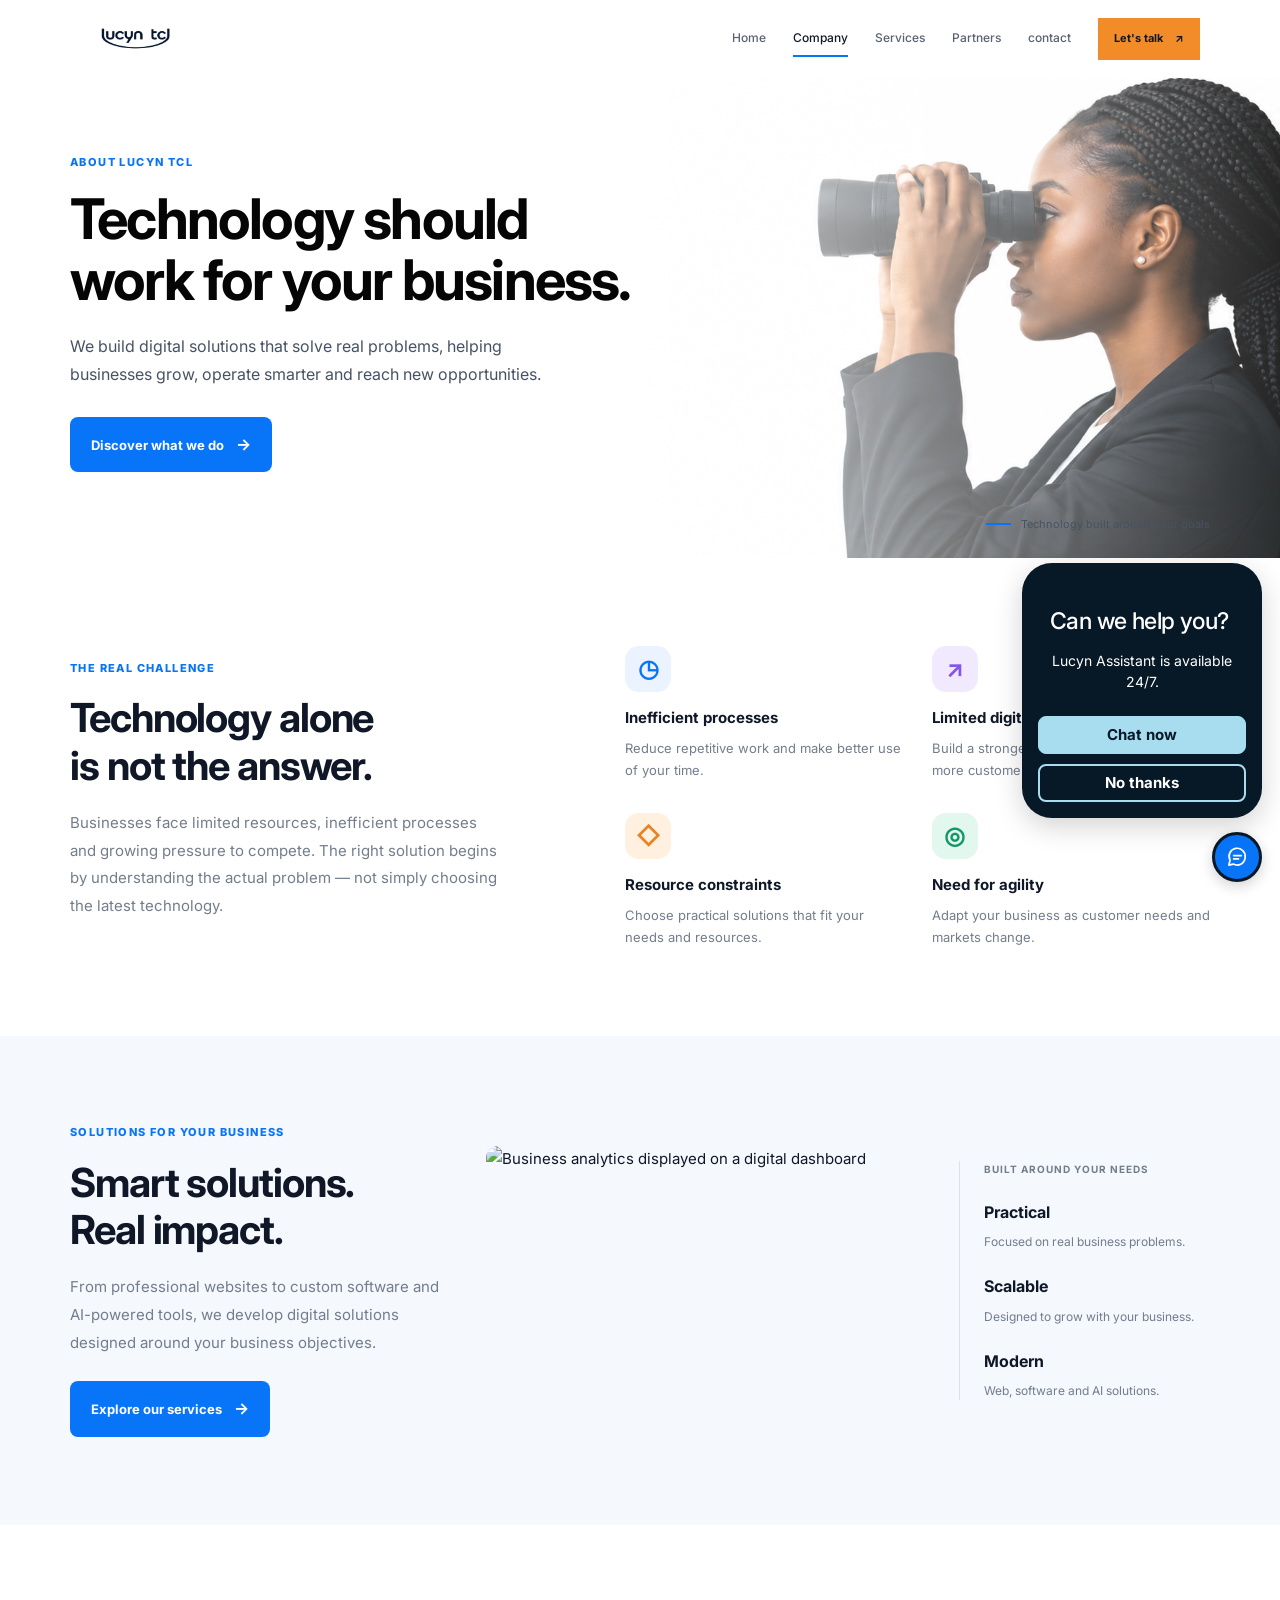
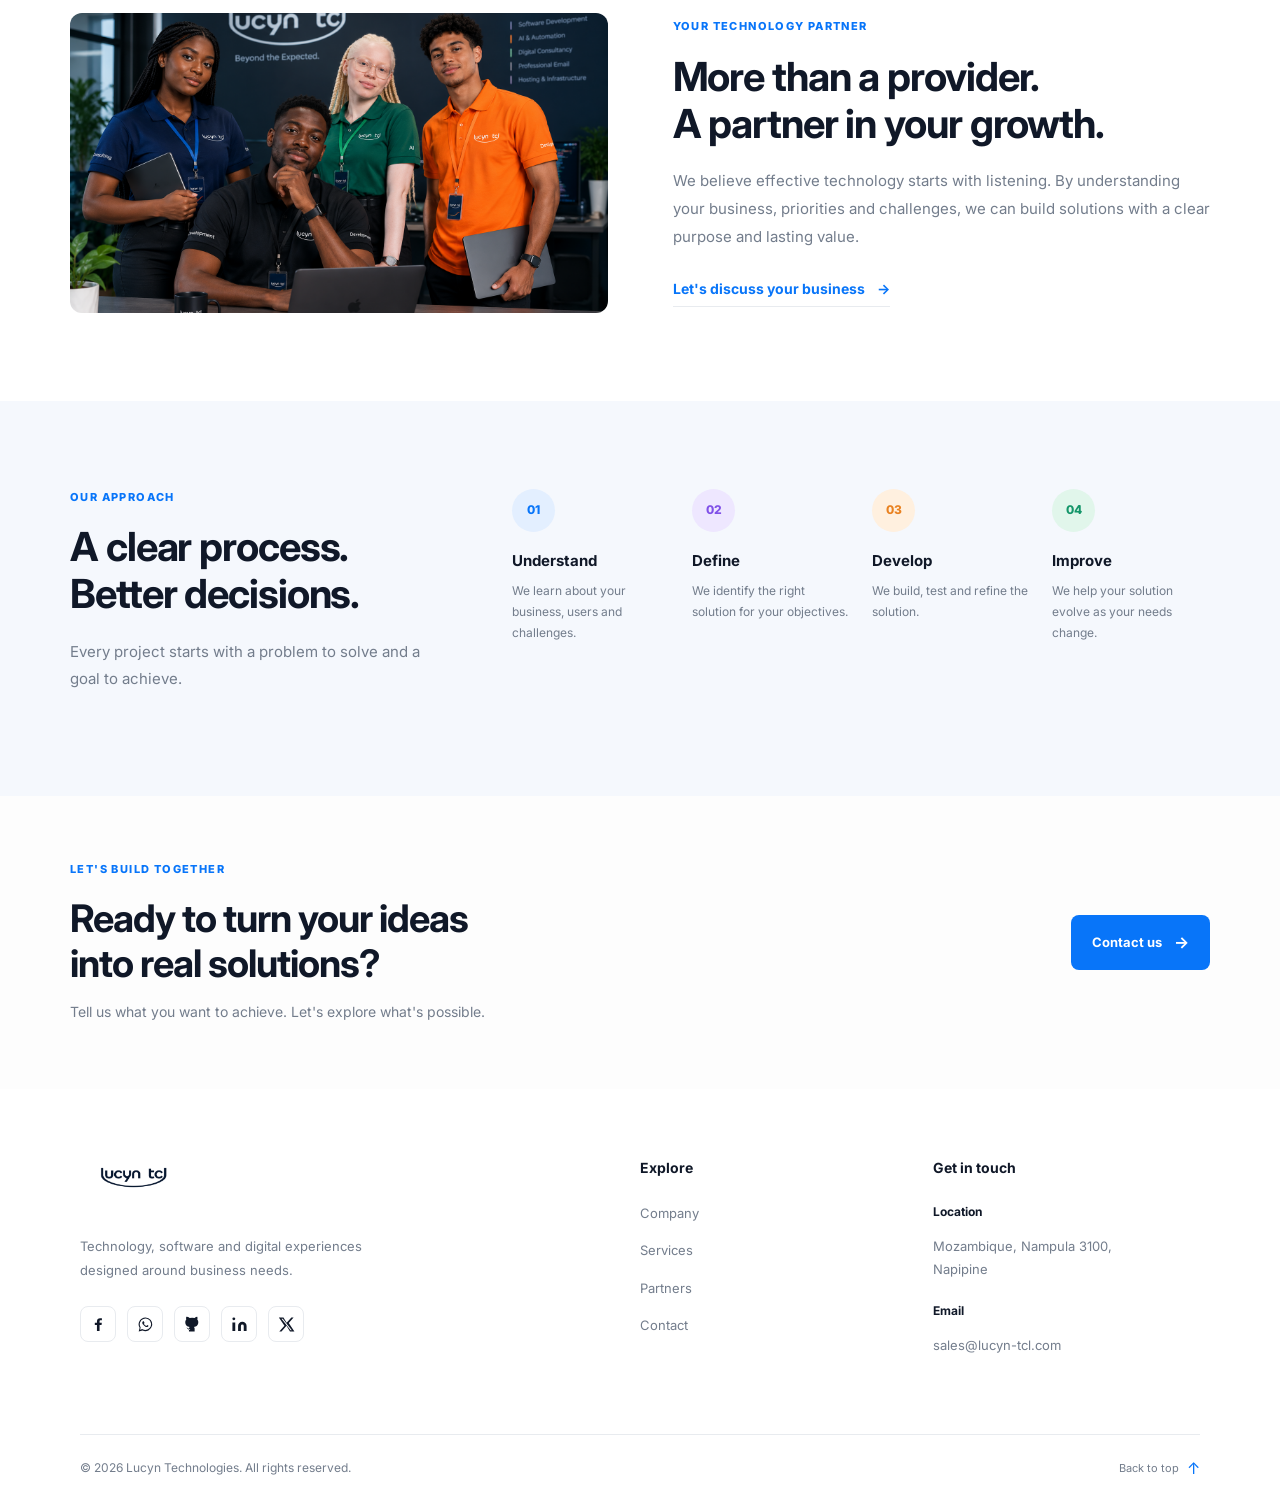
==== about.html @ 5de9ebf3 "Responsividade da pagina about e menu" ====
<!DOCTYPE html>
<html lang="en">

<head>
    <meta charset="UTF-8">
    <meta name="viewport" content="width=device-width, initial-scale=1.0">
    <meta name="theme-color" content="#ffffff">
    <meta name="description"
        content="Lucyn TCL desenvolve websites, software, aplicações e experiências digitais para empresas que querem crescer.">

    <title>Lucyn TCL — Technology. Built for Business.</title>

    <!-- Ativa o sistema reveal ANTES do CSS -->
    <script>document.documentElement.classList.add("js");</script>

    <link rel="preconnect" href="https://fonts.googleapis.com">
    <link rel="preconnect" href="https://fonts.gstatic.com" crossorigin>
    <link href="https://fonts.googleapis.com/css2?family=Inter:wght@400;500;600;650;700;800&display=swap"
        rel="stylesheet">

    <link rel="stylesheet" href="css/style.css">
    <link rel="stylesheet" href="css/lucyn.css">
    <link rel="stylesheet" href="css/about.css">

    <script src="js/scripts.js" defer></script>
    <script src="js/lucyn.js" defer></script>
</head>

<body>
    <a class="skip-link" href="#main">Skip to content</a>

    <!-- HEADER -->
    <header class="site-header" id="site-header">
        <div class="header-inner container">

            <a class="brand" href="index.html" aria-label="Lucyn TCL homepage">
                <img src="assets/lucyn-r.png" alt="Lucyn TCL">
            </a>

            <button class="menu-toggle" type="button" aria-label="Open menu" aria-controls="primary-navigation"
                aria-expanded="false">
                <span></span>
                <span></span>
                <span></span>
            </button>

            <nav class="primary-navigation" id="primary-navigation" aria-label="Main navigation">
                <a class="nav-link" href="index.html">Home</a>
                <a class="nav-link" href="about.html" aria-current="page">Company</a>
                <a class="nav-link" href="services.html">Services</a>
                <a class="nav-link" href="partners.html">Partners</a>
                <a class="nav-link" href="contact.html">contact</a>
                <a class="nav-contact" href="https://wa.me/258835234230">
                    Let's talk <span>↗</span>
                </a>
            </nav>

        </div>
    </header>

    <main>

        <!-- HERO WITH IMAGE BANNER -->
        <section class="about-hero">
            <div class="about-hero-image" aria-hidden="true"></div>
            <div class="about-hero-overlay"></div>

            <div class="about-hero-content">
                <span class="eyebrow light-eyebrow">ABOUT LUCYN TCL</span>
                <h1>Technology should<br>work for your business.</h1>
                <p>
                    We build digital solutions that solve real problems,
                    helping businesses grow, operate smarter and reach
                    new opportunities.
                </p>
                <a href="services.html" class="button-primary">
                    Discover what we do <span>→</span>
                </a>
            </div>

            <div class="hero-caption">
                <span class="caption-line"></span>
                Technology built around your goals
            </div>
        </section>

        <!-- THE PROBLEM -->
        <section class="challenge-section section-pad">
            <div class="section-intro">
                <span class="eyebrow">THE REAL CHALLENGE</span>
                <h2>Technology alone<br>is not the answer.</h2>
                <p>
                    Businesses face limited resources, inefficient processes
                    and growing pressure to compete. The right solution begins
                    by understanding the actual problem — not simply choosing
                    the latest technology.
                </p>
            </div>

            <div class="challenge-grid">
                <article class="challenge-card">
                    <span class="feature-icon blue-icon">◷</span>
                    <h3>Inefficient processes</h3>
                    <p>Reduce repetitive work and make better use of your time.</p>
                </article>

                <article class="challenge-card">
                    <span class="feature-icon purple-icon">↗</span>
                    <h3>Limited digital presence</h3>
                    <p>Build a stronger online presence and reach more customers.</p>
                </article>

                <article class="challenge-card">
                    <span class="feature-icon orange-icon">◇</span>
                    <h3>Resource constraints</h3>
                    <p>Choose practical solutions that fit your needs and resources.</p>
                </article>

                <article class="challenge-card">
                    <span class="feature-icon green-icon">◎</span>
                    <h3>Need for agility</h3>
                    <p>Adapt your business as customer needs and markets change.</p>
                </article>
            </div>
        </section>

        <!-- OUR SOLUTIONS -->
        <section class="solutions-section section-pad">
            <div class="solutions-copy">
                <span class="eyebrow">SOLUTIONS FOR YOUR BUSINESS</span>
                <h2>Smart solutions.<br>Real impact.</h2>
                <p>
                    From professional websites to custom software and
                    AI-powered tools, we develop digital solutions designed
                    around your business objectives.
                </p>
                <a href="services.html" class="button-primary">
                    Explore our services <span>→</span>
                </a>
            </div>

            <div class="solutions-visual">
                <img src="https://images.unsplash.com/photo-1460925895917-afdab827c52f?auto=format&fit=crop&w=1200&q=85"
                    alt="Business analytics displayed on a digital dashboard" loading="lazy">
            </div>

            <div class="solutions-facts">
                <span>BUILT AROUND YOUR NEEDS</span>
                <div>
                    <strong>Practical</strong>
                    <p>Focused on real business problems.</p>
                </div>
                <div>
                    <strong>Scalable</strong>
                    <p>Designed to grow with your business.</p>
                </div>
                <div>
                    <strong>Modern</strong>
                    <p>Web, software and AI solutions.</p>
                </div>
            </div>
        </section>

        <!-- OUR PARTNERSHIP -->
        <section class="partnership-section section-pad">
            <div class="partnership-image">
                <img src="assets/capa.png" alt="A team collaborating on a project" loading="lazy">
            </div>

            <div class="partnership-copy">
                <span class="eyebrow">YOUR TECHNOLOGY PARTNER</span>
                <h2>More than a provider.<br>A partner in your growth.</h2>
                <p>
                    We believe effective technology starts with listening.
                    By understanding your business, priorities and challenges,
                    we can build solutions with a clear purpose and lasting value.
                </p>
                <a href="contact.html" class="text-link">
                    Let's discuss your business <span>→</span>
                </a>
            </div>
        </section>

        <!-- OUR APPROACH -->
        <section class="approach-section section-pad">
            <div class="approach-heading">
                <span class="eyebrow">OUR APPROACH</span>
                <h2>A clear process.<br>Better decisions.</h2>
                <p>
                    Every project starts with a problem to solve and a goal to achieve.
                </p>
            </div>

            <div class="approach-steps">
                <article class="approach-step">
                    <span class="step-number">01</span>
                    <h3>Understand</h3>
                    <p>We learn about your business, users and challenges.</p>
                </article>

                <article class="approach-step">
                    <span class="step-number">02</span>
                    <h3>Define</h3>
                    <p>We identify the right solution for your objectives.</p>
                </article>

                <article class="approach-step">
                    <span class="step-number">03</span>
                    <h3>Develop</h3>
                    <p>We build, test and refine the solution.</p>
                </article>

                <article class="approach-step">
                    <span class="step-number">04</span>
                    <h3>Improve</h3>
                    <p>We help your solution evolve as your needs change.</p>
                </article>
            </div>
        </section>

        <!-- FINAL CTA -->
        <section class="about-cta">
            <div>
                <span class="eyebrow light-eyebrow">LET'S BUILD TOGETHER</span>
                <h2>Ready to turn your ideas<br>into real solutions?</h2>
                <p>Tell us what you want to achieve. Let's explore what's possible.</p>
            </div>

            <a href="contact.html" class="button-primary cta-button">
                Contact us <span>→</span>
            </a>
        </section>

    </main>

    <!-- FOOTER -->
    <footer class="site-footer">

        <div class="container footer-main">

            <div class="footer-brand-column">
                <a class="footer-brand" href="index.html" aria-label="Lucyn TCL home">
                    <img src="assets/lucyn-r.png" alt="Lucyn TCL">
                </a>

                <p class="footer-description">
                    Technology, software and digital experiences designed
                    around business needs.
                </p>

                <div class="footer-socials" aria-label="Social media">

                    <a href="https://www.facebook.com/profile.php?id=61595147109950" class="footer-social"
                        target="_blank" rel="noopener noreferrer" aria-label="Facebook">
                        <svg viewBox="0 0 24 24" aria-hidden="true">
                            <path
                                d="M13.5 21v-8.2h2.8l.4-3.2h-3.2V7.5c0-.9.3-1.6 1.6-1.6h1.7V3.1c-.3 0-1.4-.1-2.6-.1-2.6 0-4.4 1.6-4.4 4.6v2h-3v3.2h3V21z" />
                        </svg>
                    </a>

                    <a href="https://wa.me/258835234230" class="footer-social" target="_blank" rel="noopener noreferrer"
                        aria-label="WhatsApp">
                        <svg viewBox="0 0 24 24" aria-hidden="true">
                            <path
                                d="M12 2a9.7 9.7 0 0 0-8.3 14.7L2.4 22l5.5-1.4A9.7 9.7 0 1 0 12 2zm0 17.7a8 8 0 0 1-4.1-1.1l-.3-.2-3.3.9.9-3.2-.2-.3A8 8 0 1 1 12 19.7zm4.4-6c-.2-.1-1.4-.7-1.6-.8s-.4-.1-.5.1-.6.8-.8.9-.3.2-.5.1a6.5 6.5 0 0 1-1.9-1.2 7.1 7.1 0 0 1-1.3-1.6c-.1-.2 0-.3.1-.4l.4-.5.2-.4c.1-.2 0-.3 0-.4l-.7-1.7c-.2-.4-.4-.4-.5-.4h-.5c-.2 0-.4.1-.6.3s-.8.8-.8 1.9.8 2.1.9 2.2a9.3 9.3 0 0 0 3.6 3.2c.5.2.9.4 1.2.4.5.2 1 .1 1.3.1.4-.1 1.4-.6 1.6-1.1s.2-1 .2-1.1-.1-.2-.3-.3z" />
                        </svg>
                    </a>

                    <a href="https://github.com/calisto2424" data-social="github" class="footer-social"
                        aria-label="GitHub">
                        <svg viewBox="0 0 24 24" aria-hidden="true">
                            <path
                                d="M9 19c-4.3 1.4-4.3-2.5-6-3m12 6v-3.9a3.4 3.4 0 0 0-.9-2.7c3-.3 6.1-1.5 6.1-6.8a5.3 5.3 0 0 0-1.4-3.7 4.9 4.9 0 0 0-.1-3.7S17.5.9 15 2.8a13.5 13.5 0 0 0-7 0C5.5.9 3.3 1.2 3.3 1.2a4.9 4.9 0 0 0-.1 3.7 5.3 5.3 0 0 0-1.4 3.7c0 5.3 3.1 6.5 6.1 6.8A3.4 3.4 0 0 0 7 18.1V22" />
                        </svg>
                    </a>

                    <a href="https://linkedin.com/in/lucyn-tcl" data-social="linkedin" class="footer-social"
                        aria-label="LinkedIn">
                        <svg viewBox="0 0 24 24" aria-hidden="true">
                            <path d="M16 8a6 6 0 0 1 6 6v7h-4v-7a2 2 0 0 0-4 0v7h-4v-7a6 6 0 0 1 6-6ZM2 9h4v12H2z" />
                            <circle cx="4" cy="4" r="2" />
                        </svg>
                    </a>

                    <a href="#" data-social="x" class="footer-social" aria-label="X">
                        <svg viewBox="0 0 24 24" aria-hidden="true">
                            <path
                                d="M18.9 2H22l-6.8 7.8L23.2 22h-6.3L12 13.9 4.9 22H1.8l7.3-8.4L1.2 2h6.5l4.5 7.5L18.9 2Zm-1.1 18h1.7L6.7 3.9H4.9L17.8 20Z" />
                        </svg>
                    </a>

                </div>
            </div>

            <div class="footer-links-column">
                <h3>Explore</h3>
                <nav class="footer-navigation" aria-label="Footer navigation">
                    <a href="about.html">Company</a>
                    <a href="services.html">Services</a>
                    <a href="partners.html">Partners</a>
                    <a href="contact.html">Contact</a>
                </nav>
            </div>

            <div class="footer-contact-column">
                <h3>Get in touch</h3>

                <div class="footer-contact-item">
                    <span class="footer-contact-label">Location</span>
                    <p>Mozambique, Nampula 3100, Napipine</p>
                </div>

                <div class="footer-contact-item">
                    <span class="footer-contact-label">Email</span>
                    <a href="mailto:sales@lucyn-tcl.com">
                        sales@lucyn-tcl.com
                    </a>
                </div>
            </div>

        </div>

        <div class="container footer-bottom">
            <p>© <span id="current-year"></span> Lucyn Technologies. All rights reserved.</p>
            <a href="#" class="footer-back-top">Back to top <span>↑</span></a>
        </div>

    </footer>






    <div class="lucyn-assistant" id="lucynAssistant">

        <!-- Convite inicial -->
        <section class="assistant-greeting" id="assistantGreeting" aria-label="Help invitation">
            <h2>Can we help you?</h2>
            <p>Lucyn Assistant is available 24/7.</p>

            <button type="button" id="assistantChatNow">
                Chat now
            </button>

            <button type="button" id="assistantNoThanks">
                No thanks
            </button>
        </section>

        <!-- Janela de conversa -->
        <section class="assistant-popup" id="assistantPopup" aria-hidden="true" aria-label="Help and services">

            <div class="assistant-header">
                <span class="assistant-eyebrow">assistent</span>
                <h2>What brings you here?</h2>
                <p>Choose how we can help you move forward.</p>
            </div>

            <div class="assistant-options">

                <a class="assistant-option" href="services.html">
                    <span class="option-copy">
                        <strong>Explore our services</strong>
                        <small>Discover what we can do for you.</small>
                    </span>
                    <span class="option-arrow">↗</span>
                </a>

                <a class="assistant-option" href="contact.html">
                    <span class="option-copy">
                        <strong>Start a project</strong>
                        <small>Let's discuss your next idea.</small>
                    </span>
                    <span class="option-arrow">↗</span>
                </a>

                <a class="assistant-option" href="https://wa.me/258835234230" target="_blank" rel="noopener noreferrer">
                    <span class="option-copy">
                        <strong>Contact support</strong>
                        <small>Talk to our team directly.</small>
                    </span>
                    <span class="option-arrow">↗</span>
                </a>

            </div>
        </section>

        <!-- Ícone flutuante -->
        <button type="button" class="assistant-launcher" id="assistantLauncher" aria-label="Open help window"
            aria-expanded="false" aria-controls="assistantPopup">

            <svg class="launcher-message" viewBox="0 0 24 24" aria-hidden="true">
                <path d="M20 11.5a8.4 8.4 0 0 1-12.4 7.4L3 20l1.2-5.3A8.4 8.4 0 1 1 20 11.5Z" />
                <path d="M8 10h8M8 13.5h5" />
            </svg>

            <svg class="launcher-close" viewBox="0 0 24 24" aria-hidden="true">
                <path d="m6 6 12 12M18 6 6 18" />
            </svg>
        </button>

    </div>




</body>

</html>
---- css/style.css ----
/* ==================================================
   LUCYN TCL — BASE, VARIÁVEIS E ACESSIBILIDADE
================================================== */

:root {
  --white: #ffffff;
  --ink: #101828;
  --navy: #071b49;
  --blue: #0875f9;
  --orange: #f28c28;
  --muted: #737d8c;
  --border: #e8ebef;
  --soft: #f5f5f5;

  --container: 1120px;
  --header-height: 78px;
  --font: "Inter", Arial, sans-serif;

  --transition-fast: 180ms ease;
  --transition-normal: 250ms ease;
  --transition-smooth: 650ms cubic-bezier(.2, .65, .3, 1);
}

*,
*::before,
*::after {
  box-sizing: border-box;
}

html {
  scroll-behavior: smooth;
  scroll-padding-top: calc(var(--header-height) + 16px);
}

body {
  margin: 0;
  overflow-x: clip;
  background: var(--white);
  color: var(--ink);
  font-family: var(--font);
  font-size: 15px;
  line-height: 1.7;
  -webkit-font-smoothing: antialiased;
  text-rendering: optimizeLegibility;
}

body,
button,
input,
textarea,
select {
  font-family: var(--font);
}

img,
svg,
video {
  display: block;
  max-width: 100%;
}

img {
  height: auto;
}

a {
  color: inherit;
  text-decoration: none;
}

button {
  color: inherit;
}

button,
a {
  -webkit-tap-highlight-color: transparent;
}

button:focus-visible,
a:focus-visible,
input:focus-visible,
textarea:focus-visible,
select:focus-visible {
  outline: 3px solid var(--blue);
  outline-offset: 4px;
}

::selection {
  background: var(--navy);
  color: var(--white);
}

/* Contentores reutilizáveis */

.container {
  width: min(var(--container), calc(100% - 64px));
  margin-inline: auto;
}

.section-padding {
  padding-block: 100px;
}

/* Link de acessibilidade */

.skip-link {
  position: fixed;
  z-index: 2000;
  top: 12px;
  left: 12px;
  padding: 12px 16px;
  background: var(--navy);
  color: var(--white);
  transform: translateY(-160%);
  transition: transform var(--transition-fast);
}

.skip-link:focus {
  transform: translateY(0);
}

/* Pequenos títulos superiores */

.eyebrow {
  margin: 0 0 21px;
  color: var(--muted);
  font-size: 10px;
  font-weight: 700;
  line-height: 1.5;
  letter-spacing: 2px;
  text-transform: uppercase;
}

.title-accent {
  color: var(--blue);
}

/* ==================================================
   CABEÇALHO E NAVEGAÇÃO
================================================== */

.site-header {
  position: sticky;
  z-index: 1000;
  top: 0;
  height: var(--header-height);
  background: rgb(255 255 255 / 97%);
  border-bottom: 1px solid transparent;
  transition:
    background-color var(--transition-normal),
    border-color var(--transition-normal),
    box-shadow var(--transition-normal);
}

.site-header.is-scrolled {
  background: rgb(255 255 255 / 96%);
  border-bottom-color: var(--border);
  box-shadow: 0 8px 28px rgb(7 27 73 / 7%);
  -webkit-backdrop-filter: blur(12px);
  backdrop-filter: blur(12px);
}

.header-inner {
  display: flex;
  height: 100%;
  align-items: center;
  justify-content: space-between;
  gap: 30px;
}

.brand,
.footer-brand {
  display: inline-flex;
  align-items: center;
  flex-shrink: 0;
}

.brand img {
  width: 135px;
  max-height: 56px;
  object-fit: contain;
  object-position: left center;
}

.primary-navigation {
  display: flex;
  align-items: center;
  gap: 27px;
}

.nav-link {
  position: relative;
  color: #596273;
  font-size: 12px;
  font-weight: 500;
  transition: color var(--transition-fast);
}

.nav-link:hover,
.nav-link[aria-current="page"],
.nav-link[aria-current="location"] {
  color: var(--ink);
}

.nav-link[aria-current="page"]::after,
.nav-link[aria-current="location"]::after {
  position: absolute;
  right: 0;
  bottom: -8px;
  left: 0;
  height: 2px;
  background: var(--blue);
  content: "";
}

.nav-contact {
  display: inline-flex;
  min-height: 42px;
  align-items: center;
  justify-content: center;
  gap: 12px;
  padding-inline: 16px;
  background: var(--orange);
  color: var(--ink);
  font-size: 11px;
  font-weight: 700;
  transition:
    background-color var(--transition-fast),
    transform var(--transition-fast);
}

.nav-contact:hover {
  background: #ffa13d;
  transform: translateY(-2px);
}

.menu-toggle {
  display: none;
  width: 42px;
  height: 42px;
  padding: 9px;
  border: 1px solid var(--border);
  background: var(--white);
  cursor: pointer;
}

.menu-toggle span {
  display: block;
  width: 20px;
  height: 2px;
  margin: 5px auto;
  background: var(--ink);
  transition:
    transform 220ms ease,
    opacity 180ms ease;
}

.menu-toggle[aria-expanded="true"] span:first-child {
  transform: translateY(3.5px) rotate(45deg);
}

.menu-toggle[aria-expanded="true"] span:nth-child(2) {
  opacity: 0;
}

.menu-toggle[aria-expanded="true"] span:last-child {
  transform: translateY(-3.5px) rotate(-45deg);
}

/* ==================================================
   HERO E APRESENTAÇÃO DA EMPRESA
================================================== */

.hero {
  display: flex;
  min-height: 590px;
  align-items: center;
  padding: 62px 0 28px;
}

.hero-inner {
  width: min(900px, calc(100% - 48px));
  margin-inline: auto;
  text-align: center;
}

.hero .eyebrow span {
  padding-inline: 5px;
  color: var(--orange);
}

.hero h1 {
  max-width: 900px;
  margin: 0 auto;
  color: var(--navy);
  font-size: clamp(44px, 6.3vw, 76px);
  font-weight: 700;
  line-height: 1.08;
  letter-spacing: -4px;
}

.hero h1 .title-accent {
  display: block;
}

.hero-description {
  max-width: 590px;
  margin: 26px auto 0;
  color: var(--muted);
  font-size: 14px;
  line-height: 1.9;
}

.hero-actions {
  display: flex;
  align-items: center;
  justify-content: center;
  flex-wrap: wrap;
  gap: 26px;
  margin-top: 31px;
}

.button {
  display: inline-flex;
  min-height: 48px;
  align-items: center;
  justify-content: center;
  gap: 16px;
  padding-inline: 21px;
  font-size: 11px;
  font-weight: 700;
  transition:
    background-color var(--transition-normal),
    color var(--transition-normal),
    transform var(--transition-normal);
}

.button:hover {
  transform: translateY(-2px);
}

.button-primary {
  background: var(--orange);
  color: var(--ink);
}

.button-primary:hover {
  background: #ffa13d;
}

.button-primary span {
  font-size: 16px;
}

.text-link {
  display: inline-flex;
  width: fit-content;
  align-items: center;
  gap: 12px;
  padding-bottom: 5px;
  border-bottom: 1px solid var(--border);
  color: var(--ink);
  font-size: 11px;
  font-weight: 600;
  transition:
    border-color var(--transition-fast),
    color var(--transition-fast);
}

.text-link span {
  transition: transform 220ms ease;
}

.text-link:hover {
  border-color: var(--blue);
}

.text-link:hover span {
  transform: translateX(4px);
}

.about {
  border-top: 1px solid var(--border);
}

.about-grid {
  display: grid;
  grid-template-columns: minmax(0, .9fr) minmax(0, 1fr);
  align-items: center;
  gap: clamp(45px, 8vw, 100px);
}

.about-media {
  width: 100%;
  max-width: 390px;
}

.about-media img {
  width: 100%;
  aspect-ratio: .88;
  object-fit: cover;
  background: #f2f3f5;
}

.about-content .eyebrow {
  margin-bottom: 18px;
}

.about-content h2,
.contact h2 {
  margin: 0;
  color: var(--navy);
  font-size: clamp(34px, 4vw, 48px);
  font-weight: 650;
  line-height: 1.17;
  letter-spacing: -1.8px;
}

.about-content h2 .title-accent {
  display: block;
}

.about-content > p:not(.eyebrow) {
  max-width: 500px;
  margin: 21px 0 0;
  color: var(--muted);
  font-size: 13px;
  line-height: 1.95;
}

.about-content .text-link {
  margin-top: 27px;
}

/* ==================================================
   PROJETOS
================================================== */

.projects-section {
  padding: 60px 0 90px;
  background: #f5f5f5;
  color: #111;
}

.projects-container {
  width: min(880px, calc(100% - 64px));
  margin-inline: auto;
}

.projects-heading {
  display: flex;
  align-items: center;
  justify-content: space-between;
  gap: 22px;
  padding: 17px 0 24px;
}

.projects-heading h2 {
  margin: 0;
  color: #050505;
  font-size: clamp(50px, 7.2vw, 65px);
  font-weight: 500;
  line-height: 1;
  letter-spacing: -4px;
}

.projects-grid {
  display: grid;
  grid-template-columns: repeat(3, minmax(0, 1fr));
  gap: 20px;
}

.project-card {
  min-width: 0;
  overflow: hidden;
  border-radius: 5px;
  background: var(--white);
}

.project-visual {
  position: relative;
  display: grid;
  min-height: 180px;
  place-items: center;
  overflow: hidden;
  background: #dedede;
  color: var(--white);
}

.project-visual img {
  position: absolute;
  inset: 0;
  width: 100%;
  height: 100%;
  object-fit: cover;
  transition: transform 500ms ease;
}

.project-visual::after {
  position: absolute;
  inset: 0;
  background: rgb(0 0 0 / 13%);
  content: "";
  pointer-events: none;
}

.project-card:hover .project-visual img {
  transform: scale(1.04);
}

.projects-bottom {
  display: grid;
  grid-template-columns: .75fr 2.25fr;
  gap: 28px;
  margin-top: 100px;
}

.projects-marker {
  display: flex;
  align-items: flex-start;
  gap: 6px;
  padding-top: 4px;
  color: #04554e;
  font-size: 30px;
  font-weight: 600;
}

.projects-marker > span {
  width: 8px;
  height: 8px;
  flex-shrink: 0;
  margin-top: 1px;
  border-radius: 50%;
  background: #111;
}

.projects-statement {
  max-width: 365px;
}

.projects-brand {
  display: block;
  margin-bottom: 10px;
  color: #555;
  font-size: 8px;
  font-weight: 700;
}

.projects-statement h3 {
  margin: 0;
  color: #111;
  font-size: clamp(28px, 3.5vw, 38px);
  font-weight: 600;
  line-height: 1.02;
  letter-spacing: -1.5px;
}

.projects-statement h3 span {
  color: #777;
}

.projects-statement > p {
  max-width: 300px;
  margin: 15px 0 0;
  color: #858585;
  font-size: 8px;
  line-height: 1.8;
}

/* ==================================================
   PROCESSO
================================================== */

.process-section {
  padding: 75px 0 90px;
  background: #f2f2f2;
  color: #111;
}

.process-container {
  width: min(880px, calc(100% - 64px));
  margin-inline: auto;
}

.process-heading {
  margin-bottom: 38px;
  text-align: center;
}

.process-eyebrow {
  margin: 0 0 15px;
  color: #333;
  font-size: 7px;
  font-weight: 700;
  letter-spacing: 2.8px;
}

.process-heading h2 {
  margin: 0;
  color: #161616;
  font-size: clamp(25px, 3.1vw, 32px);
  font-weight: 600;
  line-height: 1.12;
  letter-spacing: -1.2px;
}

.process-heading h2 span {
  display: block;
  color: #b9b9b9;
  font-weight: 500;
}

.process-grid {
  display: grid;
  grid-template-columns:
    minmax(0, 1fr) 22px
    minmax(0, 1fr) 22px
    minmax(0, 1fr);
  align-items: start;
  gap: 8px;
}

.process-step {
  min-width: 0;
  text-align: center;
}

.process-illustration {
  width: 100%;
  margin: 0 auto 13px;
}

.process-illustration svg {
  display: block;
  width: 100%;
  max-width: 220px;
  height: auto;
  margin-inline: auto;
  overflow: visible;
}

.diagram-lines,
.target-rings {
  fill: none;
  stroke: #dedede;
  stroke-width: 1;
}

.diagram-core {
  fill: var(--white);
}

.diagram-center {
  fill: #050505;
}

.process-illustration text {
  fill: #ac6904;
  font-family: Arial, sans-serif;
  font-size: 7px;
  font-weight: 700;
}

.process-step h3 {
  margin: 0;
  color: #171717;
  font-size: 25px;
  font-weight: 600;
  line-height: 1.45;
  letter-spacing: -.15px;
}

.process-step > p {
  max-width: 235px;
  margin: 10px auto 0;
  color: #777;
  font-size: 18px;
  line-height: 1.7;
}

.process-connector {
  padding-top: 100px;
  color: #222;
  font-size: 9px;
  letter-spacing: 1px;
  text-align: center;
}

/* ==================================================
   CONTACTOS E PARCEIROS
================================================== */

.contact {
  background: #f7f9fc;
  text-align: center;
}

.contact-inner {
  display: flex;
  flex-direction: column;
  align-items: center;
}

.contact .eyebrow {
  margin-bottom: 20px;
}

.contact h2 {
  font-size: clamp(40px, 5.5vw, 64px);
  letter-spacing: -2.5px;
}

.contact h2 .title-accent {
  display: block;
}

.contact-description {
  max-width: 540px;
  margin: 22px auto 0;
  color: var(--muted);
  font-size: 16px;
  line-height: 1.85;
}

.contact .button {
  margin-top: 30px;
}

.contact-note {
  margin: 16px 0 0;
  color: var(--muted);
  font-size: 13px;
}

.partners-section {
  padding: 28px 0 32px;
  background: #ffffff;
}

.partners-container {
  width: min(1100px, calc(100% - 64px));
  margin-inline: auto;
}

.partners-title {
  margin: 0 0 20px;
  color: #172b4d;
  font-size: 17px;
  font-weight: 600;
  letter-spacing: .2px;
}

.partners-logos {
  display: flex;
  flex-wrap: wrap;
  align-items: center;
  justify-content: space-between;
  column-gap: 14px;
  row-gap: 18px;
}

.partners-logos img {
  display: block;
  width: auto;
  max-width: 150px;
  max-height: 80px;
  object-fit: contain;
  opacity: .82;
  transition: opacity 250ms ease;
}

.partners-logos img:nth-child(2),
.partners-logos img:nth-child(5) {
  max-width: 115px;
  max-height: 35px;
}

.partners-logos img:nth-child(3),
.partners-logos img:nth-child(6) {
  max-width: 130px;
  max-height: 38px;
}

.partners-logos img:hover {
  opacity: 1;
}

/* ==================================================
   RODAPÉ
================================================== */

.
/* =========================
   LUCYN TCL FOOTER
========================= */

.site-footer {
    background: var(--white);
    border-top: 1px solid var(--border);
}

.footer-main {
    display: grid;
    grid-template-columns: 1.2fr 0.7fr 1fr;
    gap: 56px;
    padding-top: 48px;
    padding-bottom: 42px;
    align-items: start;
}

.footer-brand-column {
    max-width: 300px;
}

.footer-brand {
    display: inline-flex;
    align-items: center;
}

.footer-brand img {
    display: block;
    width: 125px;
    max-height: 54px;
    object-fit: contain;
    object-position: left center;
}

.footer-description {
    max-width: 280px;
    margin: 16px 0 20px;
    color: var(--muted);
    font-size: 12px;
    line-height: 1.8;
}

.footer-socials {
    display: flex;
    align-items: center;
    gap: 10px;
}

.footer-social {
    width: 36px;
    height: 36px;
    display: inline-flex;
    align-items: center;
    justify-content: center;
    color: var(--navy);
    border: 1px solid var(--border);
    border-radius: 50%;
    transition: color 0.2s ease,
                background 0.2s ease,
                border-color 0.2s ease;
}

.footer-social svg {
    width: 17px;
    height: 17px;
    fill: currentColor;
}

.footer-social:hover {
    color: var(--white);
    background: var(--blue);
    border-color: var(--blue);
}

.footer-links-column h3,
.footer-contact-column h3 {
    margin: 4px 0 18px;
    color: var(--ink);
    font-size: 13px;
    font-weight: 600;
}

.footer-navigation {
    display: flex;
    flex-direction: column;
    align-items: flex-start;
    gap: 12px;
}

.footer-navigation a,
.footer-contact-column a {
    color: var(--muted);
    font-size: 12px;
    line-height: 1.6;
    text-decoration: none;
    transition: color 0.2s ease;
}

.footer-navigation a:hover,
.footer-contact-column a:hover,
.footer-bottom a:hover {
    color: var(--blue);
}

.footer-contact-item {
    display: flex;
    flex-direction: column;
    gap: 5px;
    margin: 0 0 17px;
    color: var(--muted);
    font-size: 12px;
    line-height: 1.7;
    overflow-wrap: anywhere;
}

.footer-contact-label {
    color: var(--ink);
    font-size: 11px;
    font-weight: 600;
}

.footer-bottom {
    display: flex;
    align-items: center;
    justify-content: space-between;
    gap: 20px;
    padding-top: 18px;
    padding-bottom: 18px;
    border-top: 1px solid var(--border);
}

.footer-bottom p,
.footer-bottom a {
    margin: 0;
    color: var(--muted);
    font-size: 11px;
    line-height: 1.7;
    text-decoration: none;
}

/* Tablet and mobile */
@media (max-width: 768px) {
    .footer-main {
        grid-template-columns: 1fr 1fr;
        gap: 34px 24px;
        padding-top: 36px;
        padding-bottom: 30px;
    }

    .footer-brand-column {
        grid-column: 1 / -1;
        max-width: 360px;
    }
}

@media (max-width: 480px) {
    .footer-main {
        grid-template-columns: 1fr;
        gap: 28px;
    }

    .footer-brand-column {
        grid-column: auto;
    }

    .footer-bottom {
        align-items: flex-start;
        flex-direction: column;
        gap: 8px;
    }
}






/* ========================================
   LUCYN TCL — SERVICES
   Product-led editorial design
======================================== */

.lt-services {
    --lt-blue: #0875f9;
    --lt-ink: #101828;
    --lt-muted: #737d8c;
    --lt-border: #e8ebef;
    --lt-soft: #f5f8fd;

    padding: 96px 0 100px;
    background: #fff;
    color: var(--lt-ink);
    overflow: hidden;
}

.lt-services,
.lt-services * {
    box-sizing: border-box;
}

.lt-services-container {
    width: min(100% - 100px, 1240px);
    margin-inline: auto;
}

/* HEADER */

.lt-services-header {
    display: grid;
    grid-template-columns: minmax(0, 1.2fr) minmax(250px, .8fr);
    align-items: end;
    gap: 60px;
    margin-bottom: 46px;
}

.lt-services-heading {
    max-width: 700px;
}

.lt-services-eyebrow {
    display: block;
    margin-bottom: 16px;
    color: var(--lt-blue);
    font-size: 11px;
    font-weight: 800;
    letter-spacing: 1.4px;
    line-height: 1.5;
    text-transform: uppercase;
}

.lt-services-heading h2 {
    max-width: 680px;
    margin: 0;
    color: var(--lt-ink);
    font-size: clamp(36px, 5vw, 56px);
    font-weight: 700;
    line-height: 1.1;
    letter-spacing: -1.8px;
}

.lt-services-intro {
    max-width: 390px;
    padding-bottom: 5px;
}

.lt-services-intro p {
    margin: 0;
    color: var(--lt-muted);
    font-size: 15px;
    line-height: 1.85;
}

/* SERVICE GRID */

.lt-services-grid {
    display: grid;
    grid-template-columns: repeat(2, minmax(0, 1fr));
    column-gap: 30px;
    row-gap: 44px;
}

/* INDIVIDUAL SOLUTIONS */

.lt-service-item {
    min-width: 0;
    border-top: 1px solid var(--lt-border);
}

.lt-service-visual {
    position: relative;
    display: flex;
    align-items: center;
    justify-content: center;
    aspect-ratio: 1.72 / 1;
    margin-top: 20px;
    overflow: hidden;
    border-radius: 8px;
    background: var(--lt-soft);
}

.lt-service-visual img {
    display: block;
    width: 100%;
    height: 100%;
    object-fit: cover;
    transition: transform .45s ease;
}

.lt-service-index {
    position: absolute;
    right: 12px;
    bottom: 12px;
    padding: 7px 10px;
    border: 1px solid rgba(255, 255, 255, .65);
    border-radius: 4px;
    background: rgba(255, 255, 255, .94);
    color: var(--lt-ink);
    font-size: 10px;
    font-weight: 700;
    letter-spacing: .7px;
}

.lt-service-body {
    display: flex;
    flex-direction: column;
    align-items: flex-start;
    padding: 24px 2px 0;
}

.lt-service-category {
    margin-bottom: 12px;
    color: var(--lt-blue);
    font-size: 10px;
    font-weight: 800;
    letter-spacing: 1.25px;
    line-height: 1.5;
}

.lt-service-body h3 {
    max-width: 460px;
    margin: 0 0 13px;
    color: var(--lt-ink);
    font-size: clamp(25px, 2.7vw, 32px);
    font-weight: 700;
    line-height: 1.18;
    letter-spacing: -1px;
}

.lt-service-body > p {
    max-width: 480px;
    margin: 0 0 20px;
    color: var(--lt-muted);
    font-size: 15px;
    line-height: 1.85;
}

.lt-service-body ul {
    display: grid;
    gap: 9px;
    margin: 0 0 22px;
    padding: 0;
    list-style: none;
}

.lt-service-body li {
    position: relative;
    padding-left: 17px;
    color: var(--lt-ink);
    font-size: 13px;
    line-height: 1.7;
}

.lt-service-body li::before {
    position: absolute;
    top: .68em;
    left: 0;
    width: 5px;
    height: 5px;
    border-radius: 50%;
    background: var(--lt-blue);
    content: "";
}

/* SERVICE LINK */

.lt-service-link {
    display: inline-flex;
    align-items: center;
    gap: 9px;
    min-height: 44px;
    margin-top: auto;
    color: var(--lt-blue);
    font-size: 13px;
    font-weight: 700;
    text-decoration: none;
}

.lt-service-link span,
.lt-services-cta-button span {
    display: inline-block;
    transition: transform .2s ease;
}

.lt-service-link:hover span,
.lt-services-cta-button:hover span {
    transform: translate(3px, -3px);
}

.lt-service-link:hover {
    color: #055fc9;
}

.lt-service-link:focus-visible,
.lt-services-cta-button:focus-visible {
    outline: 2px solid var(--lt-blue);
    outline-offset: 5px;
}



/* TABLET */

@media (max-width: 900px) {
    .lt-services {
        padding: 76px 0 80px;
    }

    .lt-services-container {
        width: min(100% - 56px, 760px);
    }

    .lt-services-header {
        grid-template-columns: 1fr;
        gap: 18px;
        margin-bottom: 34px;
    }

    .lt-services-intro {
        max-width: 540px;
    }

    .lt-services-grid {
        column-gap: 22px;
        row-gap: 36px;
    }

    .lt-service-body h3 {
        font-size: 27px;
    }

    .lt-services-cta {
        margin-top: 56px;
        padding: 28px;
    }
}

/* MOBILE */

@media (max-width: 640px) {
    .lt-services {
        padding: 58px 0 64px;
    }

    .lt-services-container {
        width: calc(100% - 40px);
    }

    .lt-services-header {
        gap: 15px;
        margin-bottom: 30px;
    }

    .lt-services-heading h2 {
        font-size: clamp(34px, 9vw, 42px);
        letter-spacing: -1.3px;
    }

    .lt-services-intro p {
        font-size: 15px;
        line-height: 1.8;
    }

    .lt-services-grid {
        grid-template-columns: minmax(0, 1fr);
        row-gap: 34px;
    }

    .lt-service-visual {
        aspect-ratio: 1.5 / 1;
        margin-top: 15px;
        border-radius: 7px;
    }

    .lt-service-body {
        padding-top: 20px;
    }

    .lt-service-body h3 {
        font-size: 28px;
        letter-spacing: -.8px;
    }

    .lt-service-body > p {
        font-size: 15px;
        line-height: 1.8;
    }

    .lt-service-body ul {
        gap: 8px;
    }

    .lt-service-body li {
        font-size: 14px;
    }

    .lt-services-cta {
        align-items: flex-start;
        flex-direction: column;
        gap: 22px;
        margin-top: 48px;
        padding: 25px 21px;
    }

    .lt-services-cta-copy h3 {
        font-size: 27px;
    }

    .lt-services-cta-button {
        width: 100%;
    }
}

/* REDUCED MOTION */

@media (prefers-reduced-motion: reduce) {
    .lt-service-visual img,
    .lt-service-link span,
    .lt-services-cta-button,
    .lt-services-cta-button span {
        transition: none;
    }
}





/* ==================================================
   SCROLL REVEAL
   Só ativo quando <html> tem classe .js
================================================== */

[data-scroll-reveal] {
  opacity: 1;
  transform: none;
}

html.js [data-scroll-reveal] {
  opacity: 0;
  transform: translateY(28px);
  transition:
    opacity 700ms cubic-bezier(.2, .65, .3, 1),
    transform 700ms cubic-bezier(.2, .65, .3, 1);
  transition-delay: var(--scroll-delay, 0ms);
  will-change: opacity, transform;
}

html.js [data-scroll-reveal="left"] {
  transform: translateX(-35px);
}

html.js [data-scroll-reveal="right"] {
  transform: translateX(35px);
}

html.js [data-scroll-reveal="scale"] {
  transform: scale(.94);
}

html.js [data-scroll-reveal].is-visible {
  opacity: 1;
  transform: translate(0, 0) scale(1);
}

/* Mobile: movimento mais discreto */
@media (max-width: 700px) {
  html.js [data-scroll-reveal] {
    transform: translateY(16px);
    transition-duration: 500ms;
  }
  html.js [data-scroll-reveal="left"],
  html.js [data-scroll-reveal="right"] {
    transform: translateY(16px);
  }
}

/* Acessibilidade */
@media (prefers-reduced-motion: reduce) {
  html.js [data-scroll-reveal] {
    opacity: 1;
    transform: none;
    transition: none;
  }
}
/* ==================================================
   RESPONSIVIDADE
================================================== */

@media (max-width: 1050px) {
  .ls-container {
    width: calc(100% - 48px);
  }

  .ls-intro {
    grid-template-columns: 1.2fr 1fr;
    gap: 26px;
  }

  .ls-grid {
    grid-template-columns: repeat(2, minmax(0, 1fr));
    gap: 22px;
  }

  .ls-card-content {
    padding: 24px;
  }

  .ls-card h3 {
    font-size: 23px;
  }

  .ls-card-content > p {
    font-size: 14px;
  }

  .ls-card li {
    font-size: 13px;
  }

  .ls-image-bottom,
  .ls-image-top,
  .ls-card-feature .ls-image-top {
    height: 230px;
  }
}

@media (max-width: 900px) {
  :root {
    --header-height: 72px;
  }

  .container {
    width: calc(100% - 48px);
  }

  .primary-navigation {
    gap: 16px;
  }

  .nav-link {
    font-size: 12px;
  }

  .nav-contact {
    padding-inline: 12px;
  }

  .about-grid {
    gap: 42px;
  }

  .projects-container,
  .process-container {
    width: calc(100% - 48px);
  }

  .project-visual {
    min-height: 150px;
  }

  .process-connector {
    padding-top: 82px;
  }

  .footer-main {
    grid-template-columns: 130px minmax(0, 1fr);
  }

  .footer-navigation {
    grid-column: 1 / -1;
  }

  .partners-logos {
    justify-content: flex-start;
  }
}

@media (max-width: 700px) {
  :root {
    --header-height: 68px;
  }

  .container {
    width: calc(100% - 40px);
  }

  .brand img {
    width: 122px;
  }

  .menu-toggle {
    display: block;
  }

  .primary-navigation {
    position: absolute;
    top: 100%;
    right: 0;
    left: 0;
    display: none;
    align-items: stretch;
    gap: 0;
    padding: 8px 20px 22px;
    border-bottom: 1px solid var(--border);
    background: var(--white);
    box-shadow: 0 14px 20px rgb(7 27 73 / 5%);
  }

  .primary-navigation.is-open {
    display: flex;
    flex-direction: column;
  }

  .nav-link {
    padding: 12px 0;
    border-bottom: 1px solid var(--border);
    font-size: 15px;
  }

  .nav-link[aria-current="page"]::after,
  .nav-link[aria-current="location"]::after {
    display: none;
  }

  .nav-contact {
    align-self: flex-start;
    min-height: 43px;
    margin-top: 15px;
    padding-inline: 17px;
  }

  .section-padding {
    padding-block: 72px;
  }

  .hero {
    min-height: auto;
    padding: 84px 0 25px;
  }

  .hero-inner {
    width: calc(100% - 40px);
  }

  .hero h1 {
    font-size: clamp(39px, 9.3vw, 61px);
    letter-spacing: -2.7px;
  }

  .hero-description {
    margin-top: 22px;
    font-size: 16px;
  }

  .hero-actions {
    flex-direction: column;
    gap: 20px;
    margin-top: 27px;
  }

  .about-grid {
    grid-template-columns: minmax(0, 1fr);
    gap: 34px;
  }

  .about-media {
    width: min(100%, 340px);
  }

  .about-media img {
    aspect-ratio: .95;
  }

  .about-content h2 {
    font-size: clamp(34px, 7.8vw, 45px);
    letter-spacing: -1.5px;
  }

  .about-content > p:not(.eyebrow) {
    font-size: 16px;
    line-height: 1.9;
  }

  .projects-container,
  .process-container {
    width: calc(100% - 40px);
  }

  .projects-heading {
    align-items: flex-end;
    gap: 12px;
    padding: 23px 0 22px;
  }

  .projects-heading h2 {
    font-size: clamp(39px, 11vw, 54px);
    letter-spacing: -3px;
  }

  .projects-grid {
    grid-template-columns: minmax(0, 1fr);
    gap: 18px;
  }

  .project-visual {
    min-height: 210px;
  }

  .projects-bottom {
    grid-template-columns: minmax(0, 1fr);
    gap: 22px;
    margin-top: 60px;
  }

  .projects-statement {
    max-width: 100%;
  }

  .projects-statement h3 {
    font-size: clamp(28px, 7vw, 36px);
  }

  .projects-statement > p {
    font-size: 14px;
  }

  .process-section {
    padding-block: 64px;
  }

  .process-heading {
    margin-bottom: 28px;
  }

  .process-heading h2 {
    font-size: clamp(24px, 6.2vw, 30px);
  }

  .process-grid {
    grid-template-columns: minmax(0, 1fr);
    gap: 31px;
  }

  .process-illustration svg {
    max-width: 200px;
  }

  .process-step h3 {
    font-size: 17px;
  }

  .process-step > p {
    max-width: 300px;
    font-size: 14px;
  }

  .process-connector {
    display: none;
  }

  .contact h2 {
    font-size: clamp(38px, 9vw, 55px);
    letter-spacing: -1.8px;
  }

  .contact-description {
    font-size: 15px;
  }

  .partners-section {
    padding: 24px 0;
  }

  .partners-title {
    margin-bottom: 16px;
  }

  .partners-logos {
    justify-content: flex-start;
    column-gap: 20px;
    row-gap: 16px;
  }

  .partners-logos img {
    max-width: 115px;
    max-height: 30px;
  }

  .lucyn-services {
    padding: 68px 0 30px;
  }

  .ls-container {
    width: calc(100% - 36px);
  }

  .ls-intro {
    grid-template-columns: minmax(0, 1fr);
    gap: 18px;
    margin-bottom: 34px;
  }

  .ls-intro h2 {
    font-size: clamp(37px, 10vw, 49px);
    letter-spacing: -1.8px;
  }

  .ls-grid {
    grid-template-columns: minmax(0, 1fr);
    gap: 20px;
  }

  .ls-card {
    border-radius: 18px 6px 18px 6px;
  }

  .ls-card-content {
    padding: 22px 22px 20px;
  }

  .ls-number {
    font-size: 48px;
  }

  .ls-card h3 {
    font-size: 24px;
  }

  .ls-card-content > p {
    font-size: 14px;
    line-height: 1.75;
  }

  .ls-card li {
    font-size: 13px;
  }

  .ls-image-bottom,
  .ls-image-top,
  .ls-card-feature .ls-image-top {
    height: 225px;
  }

  .ls-footer {
    align-items: flex-start;
    flex-direction: column;
    gap: 12px;
    margin-top: 28px;
  }

  .footer-main {
    grid-template-columns: minmax(0, 1fr);
    gap: 20px;
    padding-block: 29px;
  }

  .footer-navigation {
    grid-column: auto;
    gap: 15px;
  }

  .footer-description,
  .footer-navigation a,
  .footer-bottom p,
  .footer-bottom a {
    font-size: 13px;
  }

  /* Reveal mais discreto em mobile */
  html.js [data-scroll-reveal] {
    transform: translateY(16px);
    transition-duration: 500ms;
  }

  html.js [data-scroll-reveal="left"],
  html.js [data-scroll-reveal="right"] {
    transform: translateY(16px);
  }
}

@media (max-width: 380px) {
  .container,
  .hero-inner {
    width: calc(100% - 32px);
  }

  .hero {
    padding-top: 72px;
  }

  .hero h1 {
    font-size: 37px;
    letter-spacing: -2.2px;
  }

  .projects-container,
  .process-container {
    width: calc(100% - 32px);
  }

  .projects-heading h2 {
    font-size: 37px;
  }

  .footer-bottom {
    align-items: flex-start;
    flex-direction: column;
    gap: 8px;
  }
}




/* SCROLL REVEAL — sistema único, ativado por html.js */
[data-scroll-reveal] {
  opacity: 1;
  transform: none;
}

html.js [data-scroll-reveal] {
  opacity: 0;
  transform: translateY(28px);
  transition:
    opacity 700ms cubic-bezier(.2, .65, .3, 1),
    transform 700ms cubic-bezier(.2, .65, .3, 1);
  transition-delay: var(--scroll-delay, 0ms);
  will-change: opacity, transform;
}

html.js [data-scroll-reveal="left"]  { transform: translateX(-35px); }
html.js [data-scroll-reveal="right"] { transform: translateX(35px); }
html.js [data-scroll-reveal="scale"] { transform: scale(.94); }

html.js [data-scroll-reveal].is-visible {
  opacity: 1;
  transform: translate(0, 0) scale(1);
}

@media (max-width: 700px) {
  html.js [data-scroll-reveal] {
    transform: translateY(16px);
    transition-duration: 500ms;
  }
  html.js [data-scroll-reveal="left"],
  html.js [data-scroll-reveal="right"] {
    transform: translateY(16px);
  }
}

@media (prefers-reduced-motion: reduce) {
  html.js [data-scroll-reveal] {
    opacity: 1;
    transform: none;
    transition: none;
  }
}



/* =====================================================
   LUCYN TCL — DIGITAL PRESENCE / RESULTS
   Editorial layout · Strong typography · Wide video
===================================================== */

.results-section {
    padding: 112px 0 120px;
    background: var(--white);
    color: var(--ink);
    font-family: inherit;
    overflow: hidden;
}

.results-container {
    width: min(1460px, calc(100% - 112px));
    margin-inline: auto;
}

/* Composição principal */

.results-grid {
    display: grid;
    grid-template-columns: minmax(300px, 0.72fr) minmax(0, 1.28fr);
    align-items: center;
    gap: clamp(56px, 7vw, 112px);
}

/* Conteúdo editorial */

.results-content {
    position: relative;
    max-width: 470px;
}

.results-eyebrow {
    display: flex;
    align-items: center;
    gap: 12px;
    margin: 0 0 30px;
    color: var(--blue);
    font-size: 10px;
    font-weight: 700;
    letter-spacing: 0.15em;
    line-height: 1.5;
    text-transform: uppercase;
}

.results-eyebrow i {
    display: block;
    width: 32px;
    height: 1px;
    flex: 0 0 auto;
    background: var(--blue);
}

.results-content h2 {
    margin: 0;
    color: var(--ink);
    font-family: inherit;
    font-size: clamp(40px, 4.1vw, 59px);
    font-weight: 650;
    line-height: 1.04;
    letter-spacing: -0.055em;
    text-wrap: balance;
}

.results-content .title-accent {
    color: inherit;
}

.results-lead {
    max-width: 410px;
    margin: 24px 0 30px;
    color: var(--muted);
    font-size: 14px;
    line-height: 1.9;
}

.results-lead em {
    color: var(--ink);
    font-style: normal;
    font-weight: 500;
}

.results-lead strong {
    color: var(--ink);
    font-weight: 600;
}

/* Lista: sem cartões, sem ruído */

.results-list {
    display: grid;
    gap: 0;
    margin: 0 0 30px;
    padding: 0;
    list-style: none;
}

.results-list li {
    display: grid;
    grid-template-columns: 24px minmax(0, 1fr);
    align-items: start;
    gap: 14px;
    padding: 16px 0;
    border-top: 1px solid var(--border);
}

.results-list li:last-child {
    border-bottom: 1px solid var(--border);
}

.results-icon {
    display: block;
    margin-top: 2px;
    color: var(--blue);
}

.results-icon svg {
    display: block;
    width: 21px;
    height: 21px;
    fill: none;
    stroke: currentColor;
    stroke-width: 1.5;
    stroke-linecap: round;
    stroke-linejoin: round;
}

.results-list h3 {
    margin: 0 0 4px;
    color: var(--ink);
    font-family: inherit;
    font-size: 13px;
    font-weight: 650;
    line-height: 1.5;
    letter-spacing: -0.01em;
}

.results-list li p {
    max-width: 360px;
    margin: 0;
    color: var(--muted);
    font-size: 12px;
    line-height: 1.75;
}

/* CTA */

.results-cta {
    display: inline-flex;
    align-items: center;
    justify-content: space-between;
    gap: 28px;
    min-height: 50px;
    padding: 0 18px;
    border: 1px solid var(--navy);
    border-radius: 2px;
    background: var(--navy);
    color: var(--white);
    font-family: inherit;
    font-size: 12px;
    font-weight: 600;
    text-decoration: none;
    transition:
        background 180ms ease,
        border-color 180ms ease;
}

.results-cta span {
    color: var(--white);
    font-size: 17px;
    transition: transform 180ms ease;
}

.results-cta:hover {
    border-color: var(--blue);
    background: var(--blue);
}

.results-cta:hover span {
    transform: translate(3px, -3px);
}

.results-cta:focus-visible {
    outline: 2px solid var(--blue);
    outline-offset: 4px;
}

/* Vídeo: elemento visual principal */

.results-video {
    min-width: 0;
    width: 100%;
}

.video-card {
    width: 100%;
    margin: 0;
}

.video-frame {
    position: relative;
    width: 80%;
    aspect-ratio: 16 / 10;
    overflow: hidden;
    background: var(--soft);
}

.video-frame video,
.video-frame iframe {
    display: block;
    width: 100%;
    height: 100%;
    border: 0;
}

.video-frame video {
    object-fit: cover;
}

.video-frame iframe {
    position: absolute;
    inset: 0;
}

.video-caption {
    display: flex;
    align-items: center;
    gap: 10px;
    margin: 0;
    padding: 16px 0 0;
    color: var(--muted);
    font-size: 11px;
    line-height: 1.6;
}

.video-dot {
    width: 6px;
    height: 6px;
    flex: 0 0 auto;
    border-radius: 50%;
    background: var(--blue);
}

/* Desktop largo */

@media (min-width: 1600px) {
    .results-container {
        width: min(1540px, calc(100% - 140px));
    }

    .results-grid {
        grid-template-columns: minmax(330px, 0.68fr) minmax(0, 1.32fr);
        gap: 100px;
    }
}

/* Tablet */

@media (max-width: 1000px) {
    .results-section {
        padding: 88px 0;
    }

    .results-container {
        width: calc(100% - 64px);
    }

    .results-grid {
        grid-template-columns: minmax(260px, 0.8fr) minmax(0, 1.2fr);
        gap: 36px;
    }

    .results-content h2 {
        font-size: clamp(35px, 4.5vw, 46px);
    }

    .results-lead {
        font-size: 13px;
    }
}

/* Mobile */

@media (max-width: 760px) {
    .results-section {
        padding: 68px 0 76px;
    }

    .results-container {
        width: calc(100% - 40px);
    }

    .results-grid {
        grid-template-columns: 1fr;
        gap: 40px;
    }

    .results-content {
        max-width: 560px;
    }

    .results-eyebrow {
        margin-bottom: 22px;
    }

    .results-content h2 {
        max-width: 520px;
        font-size: clamp(38px, 8vw, 52px);
        line-height: 1.06;
    }

    .results-lead {
        max-width: 520px;
        margin: 20px 0 24px;
        font-size: 14px;
    }

    .results-list {
        margin-bottom: 26px;
    }

    .results-list li {
        padding: 15px 0;
    }

    .results-list h3 {
        font-size: 14px;
    }

    .results-list li p {
        font-size: 12px;
    }

    .results-cta {
        min-height: 48px;
    }

    .video-frame {
        aspect-ratio: 16 / 9;
    }

    .video-caption {
        padding-top: 12px;
    }
}

/* Telemóveis pequenos */

@media (max-width: 380px) {
    .results-container {
        width: calc(100% - 32px);
    }

    .results-content h2 {
        font-size: 35px;
    }

    .results-grid {
        gap: 32px;
    }

    .results-list li {
        grid-template-columns: 21px minmax(0, 1fr);
        gap: 11px;
    }

    .results-icon svg {
        width: 19px;
        height: 19px;
    }

    .results-cta {
        width: 100%;
    }
}

/* Acessibilidade */

@media (prefers-reduced-motion: reduce) {
    .results-section *,
    .results-section *::before,
    .results-section *::after {
        transition: none !important;
    }
}






/* LUCYN TCL — SHARED FOOTER */

.site-footer {
    background: #fff;
    color: #101828;
}

.footer-main {
    display: grid;
    grid-template-columns: minmax(0, 1.5fr) minmax(130px, 0.65fr) minmax(200px, 0.85fr);
    gap: clamp(40px, 7vw, 100px);
    padding-top: 62px;
    padding-bottom: 58px;
}

.footer-brand-column {
    max-width: 360px;
}

.footer-brand {
    display: inline-flex;
    align-items: center;
}

.footer-brand img {
    display: block;
    width: 125px;
    height: auto;
    object-fit: contain;
}

.footer-description {
    max-width: 300px;
    margin: 22px 0 24px;
    color: #737d8c;
    font-size: 13px;
    line-height: 1.85;
}

.footer-socials {
    display: flex;
    align-items: center;
    flex-wrap: wrap;
    gap: 11px;
}

.footer-social {
    display: inline-flex;
    width: 36px;
    height: 36px;
    align-items: center;
    justify-content: center;
    border: 1px solid #e8ebef;
    border-radius: 8px;
    color: #101828;
    transition: background .2s ease, color .2s ease, border-color .2s ease;
}

.footer-social svg {
    display: block;
    width: 17px;
    height: 17px;
    fill: currentColor;
}

.footer-social:hover {
    background: #eaf3ff;
    border-color: #eaf3ff;
    color: #0875f9;
}

.footer-links-column h3,
.footer-contact-column h3 {
    margin: 5px 0 23px;
    color: #101828;
    font-size: 14px;
    font-weight: 700;
}

.footer-navigation {
    display: flex;
    flex-direction: column;
    align-items: flex-start;
    gap: 15px;
}

.footer-navigation a,
.footer-contact-item a {
    color: #737d8c;
    font-size: 13px;
    line-height: 1.7;
    text-decoration: none;
    transition: color .2s ease;
}

.footer-navigation a:hover,
.footer-contact-item a:hover {
    color: #0875f9;
}

.footer-contact-column {
    display: flex;
    flex-direction: column;
    align-items: flex-start;
}

.footer-contact-item {
    margin: 0 0 20px;
}

.footer-contact-label {
    display: block;
    margin-bottom: 7px;
    color: #101828;
    font-size: 12px;
    font-weight: 700;
}

.footer-contact-item p {
    max-width: 230px;
    margin: 0;
    color: #737d8c;
    font-size: 13px;
    line-height: 1.8;
}

.footer-bottom {
    min-height: 68px;
    display: flex;
    align-items: center;
    justify-content: space-between;
    gap: 20px;
    border-top: 1px solid #e8ebef;
}

.footer-bottom p,
.footer-back-top {
    margin: 0;
    color: #737d8c;
    font-size: 12px;
    line-height: 1.7;
}

.footer-back-top {
    display: inline-flex;
    align-items: center;
    gap: 8px;
    text-decoration: none;
    transition: color .2s ease;
}

.footer-back-top span {
    color: #0875f9;
    font-size: 16px;
}

.footer-back-top:hover {
    color: #0875f9;
}

/* TABLET */

@media (max-width: 850px) {
    .footer-main {
        grid-template-columns: minmax(0, 1.2fr) minmax(120px, .8fr);
        gap: 42px;
    }

    .footer-contact-column {
        grid-column: 2;
    }
}

/* MOBILE */

@media (max-width: 560px) {
    .footer-main {
        grid-template-columns: 1fr 1fr;
        gap: 38px 22px;
        padding-top: 42px;
        padding-bottom: 38px;
    }

    .footer-brand-column {
        grid-column: 1 / -1;
        max-width: 100%;
    }

    .footer-description {
        max-width: 310px;
        margin-top: 16px;
        font-size: 13px;
    }

    .footer-links-column h3,
    .footer-contact-column h3 {
        margin-bottom: 17px;
        font-size: 13px;
    }

    .footer-navigation {
        gap: 12px;
    }

    .footer-navigation a,
    .footer-contact-item a,
    .footer-contact-item p {
        font-size: 12px;
    }

    .footer-contact-column {
        grid-column: auto;
    }

    .footer-bottom {
        min-height: 68px;
        align-items: flex-start;
        padding-top: 17px;
        padding-bottom: 17px;
    }

    .footer-bottom p,
    .footer-back-top {
        font-size: 10px;
    }
}

@media (max-width: 360px) {
    .footer-main {
        grid-template-columns: 1fr;
    }

    .footer-brand-column,
    .footer-contact-column {
        grid-column: auto;
    }
}

@media (prefers-reduced-motion: reduce) {
    .footer-social,
    .footer-navigation a,
    .footer-contact-item a,
    .footer-back-top {
        transition: none;
    }
}
---- css/lucyn.css ----
/* Floating assistant */
.lucyn-assistant {
    position: fixed;
    right: 18px;
    bottom: 18px;
    z-index: 9999;
    font-family: inherit;
}

/* Initial invitation */
.assistant-greeting {
    position: absolute;
    right: 0;
    bottom: 64px;
    width: 240px;
    padding: 26px 16px 16px;
    border-radius: 30px;
    background: #071827;
    color: #fff;
    box-shadow: 0 8px 28px rgba(0, 0, 0, .18);
    transition: opacity .2s ease, transform .2s ease;
}

.assistant-greeting h2 {
    margin: 18px 12px 14px;
    font-size: 23px;
    line-height: 1.25;
    font-weight: 500;
    letter-spacing: -.6px;
}

.assistant-greeting p {
    margin: 0 0 24px;
    text-align: center;
    font-size: 14px;
    line-height: 1.5;
}

#assistantChatNow,
#assistantNoThanks {
    display: block;
    width: 100%;
    min-height: 38px;
    border-radius: 8px;
    font: inherit;
    font-weight: 700;
    cursor: pointer;
}

#assistantChatNow {
    margin-bottom: 10px;
    border: 1px solid #a8dcef;
    background: #a8dcef;
    color: #071827;
}

#assistantNoThanks {
    border: 2px solid #a8dcef;
    background: transparent;
    color: #fff;
}

#assistantChatNow:hover {
    background: #c3ebf8;
}

#assistantNoThanks:hover {
    background: rgba(168, 220, 239, .1);
}

/* Conversation popup */
.assistant-popup {
    position: absolute;
    right: 0;
    bottom: 70px;
    width: min(340px, calc(100vw - 36px));
    padding: 24px;
    border: 1px solid #e8ebef;
    border-radius: 20px;
    background: #fff;
    color: #101828;
    box-shadow: 0 12px 40px rgba(0, 0, 0, .14);
    opacity: 0;
    visibility: hidden;
    transform: translateY(10px);
    transition: opacity .2s ease, transform .2s ease,
        visibility .2s ease;
}

.assistant-popup.is-open {
    opacity: 1;
    visibility: visible;
    transform: translateY(0);
}

.assistant-header {
    margin-bottom: 18px;
}

.assistant-eyebrow {
    color: #0875f9;
    font-size: 10px;
    font-weight: 800;
    letter-spacing: 1.3px;
}

.assistant-header h2 {
    margin: 10px 0 8px;
    font-size: 22px;
    line-height: 1.25;
    letter-spacing: -.6px;
}

.assistant-header p {
    margin: 0;
    color: #737d8c;
    font-size: 13px;
    line-height: 1.6;
}

.assistant-options {
    display: grid;
    gap: 10px;
}

.assistant-option {
    display: flex;
    align-items: center;
    justify-content: space-between;
    gap: 12px;
    padding: 14px;
    border: 1px solid #e8ebef;
    border-radius: 12px;
    color: #101828;
    text-decoration: none;
    transition: border-color .2s ease, background .2s ease;
}

.assistant-option:hover {
    border-color: #0875f9;
    background: #f5f8fd;
}

.option-copy {
    display: grid;
    gap: 5px;
}

.option-copy strong {
    font-size: 13px;
}

.option-copy small {
    color: #737d8c;
    font-size: 11px;
    line-height: 1.5;
}

.option-arrow {
    color: #0875f9;
    font-size: 18px;
}

/* Floating icon */
.assistant-launcher {
    display: grid;
    place-items: center;
    width: 50px;
    height: 50px;
    padding: 0;
    border: 3px solid #071827;
    border-radius: 50%;
    background: #0875f9;
    color: #fff;
    cursor: pointer;
    box-shadow: 0 4px 14px rgba(0, 0, 0, .18);
}

.assistant-launcher svg {
    width: 23px;
    height: 23px;
    fill: none;
    stroke: currentColor;
    stroke-width: 1.8;
    stroke-linecap: round;
    stroke-linejoin: round;
}

.launcher-close {
    display: none;
}

.assistant-launcher.is-open .launcher-message {
    display: none;
}

.assistant-launcher.is-open .launcher-close {
    display: block;
}

.assistant-greeting.is-hidden {
    display: none;
}

@media (max-width: 480px) {
    .lucyn-assistant {
        right: 14px;
        bottom: 14px;
    }

    .assistant-greeting {
        width: 240px;
    }
}
---- css/about.css ----
/* ==========================
   ABOUT PAGE — RESPONSIVE
========================== */

.about-hero {
    position: relative;
    display: flex;
    align-items: center;
    min-height: 430px;
    overflow: hidden;
    background: #fff;
    color: #0c1718;
}

.about-hero-image {
    position: absolute;
    inset: 0;
    background-image: url("../assets/tec.png");
    background-size: cover;
    background-position: center 48%;
}

.about-hero-overlay {
    position: absolute;
    inset: 0;
    background: linear-gradient(
        90deg,
        rgba(255, 255, 255, .96) 0%,
        rgba(255, 255, 255, .88) 42%,
        rgba(255, 255, 255, .15) 100%
    );
}

.about-hero-content {
    position: relative;
    z-index: 1;
    width: min(1140px, calc(100% - 48px));
    margin: 0 auto;
    padding: 76px 0 86px;
}

.eyebrow {
    display: block;
    margin-bottom: 18px;
    color: #0875f9;
    font-size: 11px;
    font-weight: 800;
    letter-spacing: 1.4px;
    text-transform: uppercase;
}

.light-eyebrow {
    color: #0875f9;
}

.about-hero-content h1 {
    max-width: 650px;
    margin: 0 0 20px;
    color: #050505;
    font-size: clamp(36px, 5vw, 56px);
    line-height: 1.1;
    letter-spacing: -1.8px;
    overflow-wrap: break-word;
}

.about-hero-content > p {
    max-width: 480px;
    margin: 0 0 28px;
    color: #465365;
    font-size: 16px;
    line-height: 1.8;
}

.button-primary {
    display: inline-flex;
    align-items: center;
    justify-content: center;
    gap: 12px;
    max-width: 100%;
    padding: 14px 21px;
    border: 0;
    border-radius: 8px;
    background: #0875f9;
    color: #fff;
    font-size: 13px;
    font-weight: 700;
    text-align: center;
    text-decoration: none;
    transition: background .2s ease, transform .2s ease;
}

.button-primary:hover {
    background: #0063dd;
    transform: translateY(-2px);
}

.hero-caption {
    position: absolute;
    right: max(24px, calc((100% - 1140px) / 2));
    bottom: 25px;
    display: flex;
    align-items: center;
    gap: 10px;
    color: #465365;
    font-size: 11px;
}

.caption-line {
    width: 25px;
    height: 2px;
    flex-shrink: 0;
    background: #0875f9;
}

/* Shared section layout */

.section-pad {
    padding: 88px max(24px, calc((100% - 1140px) / 2));
}

.section-intro h2,
.solutions-copy h2,
.partnership-copy h2,
.approach-heading h2 {
    margin: 0 0 20px;
    color: #101828;
    font-size: clamp(29px, 3.5vw, 40px);
    line-height: 1.18;
    letter-spacing: -1.1px;
    overflow-wrap: break-word;
}

.section-intro > p,
.solutions-copy > p,
.partnership-copy > p,
.approach-heading > p {
    color: #737d8c;
    font-size: 15px;
    line-height: 1.85;
}

.section-intro > p {
    max-width: 430px;
}

/* Challenge section */

.challenge-section {
    display: grid;
    grid-template-columns: minmax(0, .9fr) minmax(0, 1.1fr);
    align-items: center;
    gap: clamp(32px, 6vw, 90px);
    background: #fff;
}

.challenge-grid {
    display: grid;
    grid-template-columns: repeat(2, minmax(0, 1fr));
    gap: 32px 28px;
}

.challenge-card {
    min-width: 0;
}

.challenge-card h3 {
    margin: 15px 0 8px;
    color: #101828;
    font-size: 15px;
    line-height: 1.45;
}

.challenge-card p {
    margin: 0;
    color: #737d8c;
    font-size: 13px;
    line-height: 1.7;
}

.feature-icon {
    display: grid;
    width: 46px;
    height: 46px;
    flex-shrink: 0;
    place-items: center;
    border-radius: 14px;
    font-size: 24px;
    font-weight: 700;
}

.blue-icon {
    background: #eaf3ff;
    color: #0875f9;
}

.purple-icon {
    background: #f1eaff;
    color: #8655ee;
}

.orange-icon {
    background: #fff0df;
    color: #e98221;
}

.green-icon {
    background: #e2f7ed;
    color: #15966a;
}

/* Solutions section */

.solutions-section {
    display: grid;
    grid-template-columns: minmax(0, 1fr) minmax(0, 1.15fr) minmax(150px, .65fr);
    align-items: center;
    gap: clamp(20px, 3vw, 30px);
    background: #f5f8fd;
}

.solutions-copy,
.solutions-visual,
.solutions-facts {
    min-width: 0;
}

.solutions-visual {
    height: 270px;
    overflow: hidden;
    border-radius: 12px;
}

.solutions-visual img,
.partnership-image img {
    display: block;
    width: 100%;
    height: 100%;
    object-fit: cover;
}

.solutions-copy .button-primary {
    margin-top: 10px;
}

.solutions-facts {
    display: grid;
    gap: 22px;
    padding-left: 24px;
    border-left: 1px solid #d9e2ef;
}

.solutions-facts > span {
    color: #737d8c;
    font-size: 10px;
    font-weight: 700;
    letter-spacing: 1px;
    line-height: 1.6;
}

.solutions-facts strong {
    color: #101828;
    font-size: 16px;
}

.solutions-facts p {
    margin: 6px 0 0;
    color: #737d8c;
    font-size: 12px;
    line-height: 1.6;
}

/* Partnership */

.partnership-section {
    display: grid;
    grid-template-columns: repeat(2, minmax(0, 1fr));
    align-items: center;
    gap: clamp(30px, 5.5vw, 65px);
    background: #fff;
}

.partnership-image {
    min-width: 0;
    height: 300px;
    overflow: hidden;
    border-radius: 12px;
}

.partnership-copy {
    min-width: 0;
}

.text-link {
    display: inline-flex;
    align-items: center;
    flex-wrap: wrap;
    gap: 12px;
    margin-top: 12px;
    color: #0875f9;
    font-size: 14px;
    font-weight: 700;
    text-decoration: none;
}

.text-link:hover {
    color: #0056c9;
}

/* Four-step approach */

.approach-section {
    display: grid;
    grid-template-columns: minmax(0, .8fr) minmax(0, 1.5fr);
    align-items: start;
    gap: clamp(30px, 5.5vw, 70px);
    background: #f5f8fd;
}

.approach-heading,
.approach-steps {
    min-width: 0;
}

.approach-steps {
    display: grid;
    grid-template-columns: repeat(4, minmax(0, 1fr));
    gap: 22px;
}

.approach-step {
    min-width: 0;
}

.step-number {
    display: inline-flex;
    align-items: center;
    justify-content: center;
    width: 43px;
    height: 43px;
    margin-bottom: 18px;
    border-radius: 50%;
    background: #e3efff;
    color: #0875f9;
    font-size: 12px;
    font-weight: 800;
}

.approach-step:nth-child(2) .step-number {
    background: #eee7ff;
    color: #8051e8;
}

.approach-step:nth-child(3) .step-number {
    background: #fff0df;
    color: #e98221;
}

.approach-step:nth-child(4) .step-number {
    background: #e1f6eb;
    color: #15966a;
}

.approach-step h3 {
    margin: 0 0 9px;
    color: #101828;
    font-size: 15px;
    line-height: 1.4;
}

.approach-step p {
    margin: 0;
    color: #737d8c;
    font-size: 12px;
    line-height: 1.75;
    overflow-wrap: anywhere;
}

/* Final CTA */

.about-cta {
    display: flex;
    align-items: center;
    justify-content: space-between;
    gap: 30px;
    padding: 65px max(24px, calc((100% - 1140px) / 2));
    background: #fdfdfd;
    color: #101828;
}

.about-cta > div {
    min-width: 0;
}

.about-cta h2 {
    margin: 0 0 13px;
    color: #101828;
    font-size: clamp(28px, 3.5vw, 38px);
    line-height: 1.2;
    letter-spacing: -1px;
    overflow-wrap: break-word;
}

.about-cta p {
    margin: 0;
    color: #737d8c;
    font-size: 14px;
    line-height: 1.7;
}

.cta-button {
    flex-shrink: 0;
}

/* ==========================
   LAPTOPS AND SMALL DESKTOPS
========================== */

@media (max-width: 1100px) {
    .section-pad {
        padding: 72px 32px;
    }

    .challenge-section {
        gap: 36px;
    }

    .solutions-section {
        grid-template-columns: repeat(2, minmax(0, 1fr));
        gap: 32px;
    }

    .solutions-visual {
        height: 300px;
    }

    .solutions-facts {
        grid-column: 1 / -1;
        grid-template-columns: repeat(3, minmax(0, 1fr));
        gap: 20px;
        padding: 24px 0 0;
        border-top: 1px solid #d9e2ef;
        border-left: 0;
    }

    .solutions-facts > span {
        grid-column: 1 / -1;
    }

    .approach-section {
        grid-template-columns: 1fr;
        gap: 36px;
    }

    .approach-steps {
        gap: 24px;
    }

    .about-cta {
        padding: 56px 32px;
    }
}

/* ==========================
   TABLETS
========================== */

@media (max-width: 768px) {
    .about-hero {
        min-height: 400px;
    }

    .about-hero-content {
        width: calc(100% - 40px);
        padding: 68px 0 82px;
    }

    .about-hero-overlay {
        background: rgba(255, 255, 255, .84);
    }

    .about-hero-content h1 {
        max-width: 580px;
        font-size: clamp(34px, 6vw, 46px);
        letter-spacing: -1.3px;
    }

    .about-hero-content > p {
        max-width: 500px;
        font-size: 15px;
    }

    .hero-caption {
        right: 20px;
        bottom: 18px;
        max-width: calc(100% - 40px);
        font-size: 10px;
    }

    .section-pad {
        padding: 64px 24px;
    }

    .challenge-section {
        grid-template-columns: 1fr;
        gap: 36px;
    }

    .section-intro > p {
        max-width: 600px;
    }

    .challenge-grid {
        gap: 28px 24px;
    }

    .solutions-section {
        grid-template-columns: 1fr 1fr;
        gap: 28px;
    }

    .solutions-copy {
        grid-column: 1 / -1;
    }

    .solutions-visual {
        height: 260px;
    }

    .solutions-facts {
        grid-column: auto;
        grid-template-columns: 1fr;
        align-content: center;
        padding: 0 0 0 20px;
        border-top: 0;
        border-left: 1px solid #d9e2ef;
    }

    .solutions-facts > span {
        grid-column: auto;
    }

    .partnership-section {
        gap: 28px;
    }

    .partnership-image {
        height: 260px;
    }

    .approach-section {
        gap: 30px;
    }

    .approach-steps {
        grid-template-columns: repeat(2, minmax(0, 1fr));
        gap: 30px 24px;
    }

    .about-cta {
        align-items: flex-start;
        flex-direction: column;
        gap: 24px;
        padding: 52px 24px;
    }

    .cta-button {
        flex-shrink: 1;
    }
}

/* ==========================
   MOBILE PHONES
========================== */

@media (max-width: 540px) {
    .about-hero {
        min-height: 0;
    }

    .about-hero-image {
        background-position: 58% center;
    }

    .about-hero-overlay {
        background: rgba(255, 255, 255, .90);
    }

    .about-hero-content {
        width: calc(100% - 36px);
        padding: 60px 0 76px;
    }

    .eyebrow {
        margin-bottom: 14px;
        font-size: 10px;
        letter-spacing: 1.2px;
    }

    .about-hero-content h1 {
        margin-bottom: 17px;
        font-size: clamp(32px, 8.2vw, 42px);
        line-height: 1.12;
        letter-spacing: -1.2px;
    }

    .about-hero-content > p {
        margin-bottom: 23px;
        font-size: 14px;
        line-height: 1.75;
    }

    .button-primary {
        min-height: 46px;
        padding: 13px 16px;
        font-size: 12px;
    }

    .hero-caption {
        right: 18px;
        bottom: 16px;
        left: 18px;
        max-width: none;
        gap: 8px;
        font-size: 10px;
    }

    .caption-line {
        width: 20px;
    }

    .section-pad {
        padding: 52px 18px;
    }

    .section-intro h2,
    .solutions-copy h2,
    .partnership-copy h2,
    .approach-heading h2 {
        margin-bottom: 16px;
        font-size: clamp(27px, 7vw, 34px);
        line-height: 1.2;
        letter-spacing: -.8px;
    }

    .section-intro > p,
    .solutions-copy > p,
    .partnership-copy > p,
    .approach-heading > p {
        font-size: 14px;
        line-height: 1.8;
    }

    .challenge-section {
        gap: 30px;
    }

    .challenge-grid {
        grid-template-columns: minmax(0, 1fr);
        gap: 25px;
    }

    .challenge-card {
        display: grid;
        grid-template-columns: 46px minmax(0, 1fr);
        column-gap: 14px;
        align-items: start;
    }

    .challenge-card .feature-icon {
        grid-row: 1 / span 2;
    }

    .challenge-card h3 {
        margin: 2px 0 6px;
        font-size: 14px;
    }

    .challenge-card p {
        font-size: 13px;
    }

    .solutions-section {
        grid-template-columns: minmax(0, 1fr);
        gap: 25px;
    }

    .solutions-copy {
        grid-column: auto;
    }

    .solutions-visual {
        height: auto;
        aspect-ratio: 4 / 3;
        max-height: 300px;
    }

    .solutions-facts {
        grid-column: auto;
        grid-template-columns: minmax(0, 1fr);
        gap: 18px;
        padding: 22px 0 0;
        border-top: 1px solid #d9e2ef;
        border-left: 0;
    }

    .solutions-facts > span {
        grid-column: auto;
    }

    .solutions-facts strong {
        font-size: 15px;
    }

    .partnership-section {
        grid-template-columns: minmax(0, 1fr);
        gap: 26px;
    }

    .partnership-image {
        height: auto;
        aspect-ratio: 4 / 3;
        max-height: 320px;
    }

    .partnership-copy {
        grid-row: 1;
    }

    .text-link {
        font-size: 13px;
        line-height: 1.6;
    }

    .approach-section {
        grid-template-columns: minmax(0, 1fr);
        gap: 28px;
    }

    .approach-steps {
        grid-template-columns: repeat(2, minmax(0, 1fr));
        gap: 26px 18px;
    }

    .step-number {
        width: 39px;
        height: 39px;
        margin-bottom: 13px;
    }

    .approach-step h3 {
        font-size: 14px;
    }

    .approach-step p {
        font-size: 12px;
        line-height: 1.7;
    }

    .about-cta {
        padding: 46px 18px;
        gap: 22px;
    }

    .about-cta h2 {
        font-size: clamp(27px, 7vw, 34px);
        letter-spacing: -.7px;
    }

    .about-cta p {
        font-size: 13px;
    }
}

/* ==========================
   VERY SMALL PHONES
========================== */

@media (max-width: 360px) {
    .about-hero-content {
        width: calc(100% - 30px);
        padding: 48px 0 70px;
    }

    .about-hero-content h1 {
        font-size: 30px;
        letter-spacing: -.9px;
    }

    .section-pad {
        padding: 44px 15px;
    }

    .approach-steps {
        gap: 24px 14px;
    }

    .about-cta {
        padding: 42px 15px;
    }

    .button-primary {
        gap: 8px;
    }
}

/* Accessibility */
@media (prefers-reduced-motion: reduce) {
    .button-primary,
    .text-link {
        transition: none;
    }
}
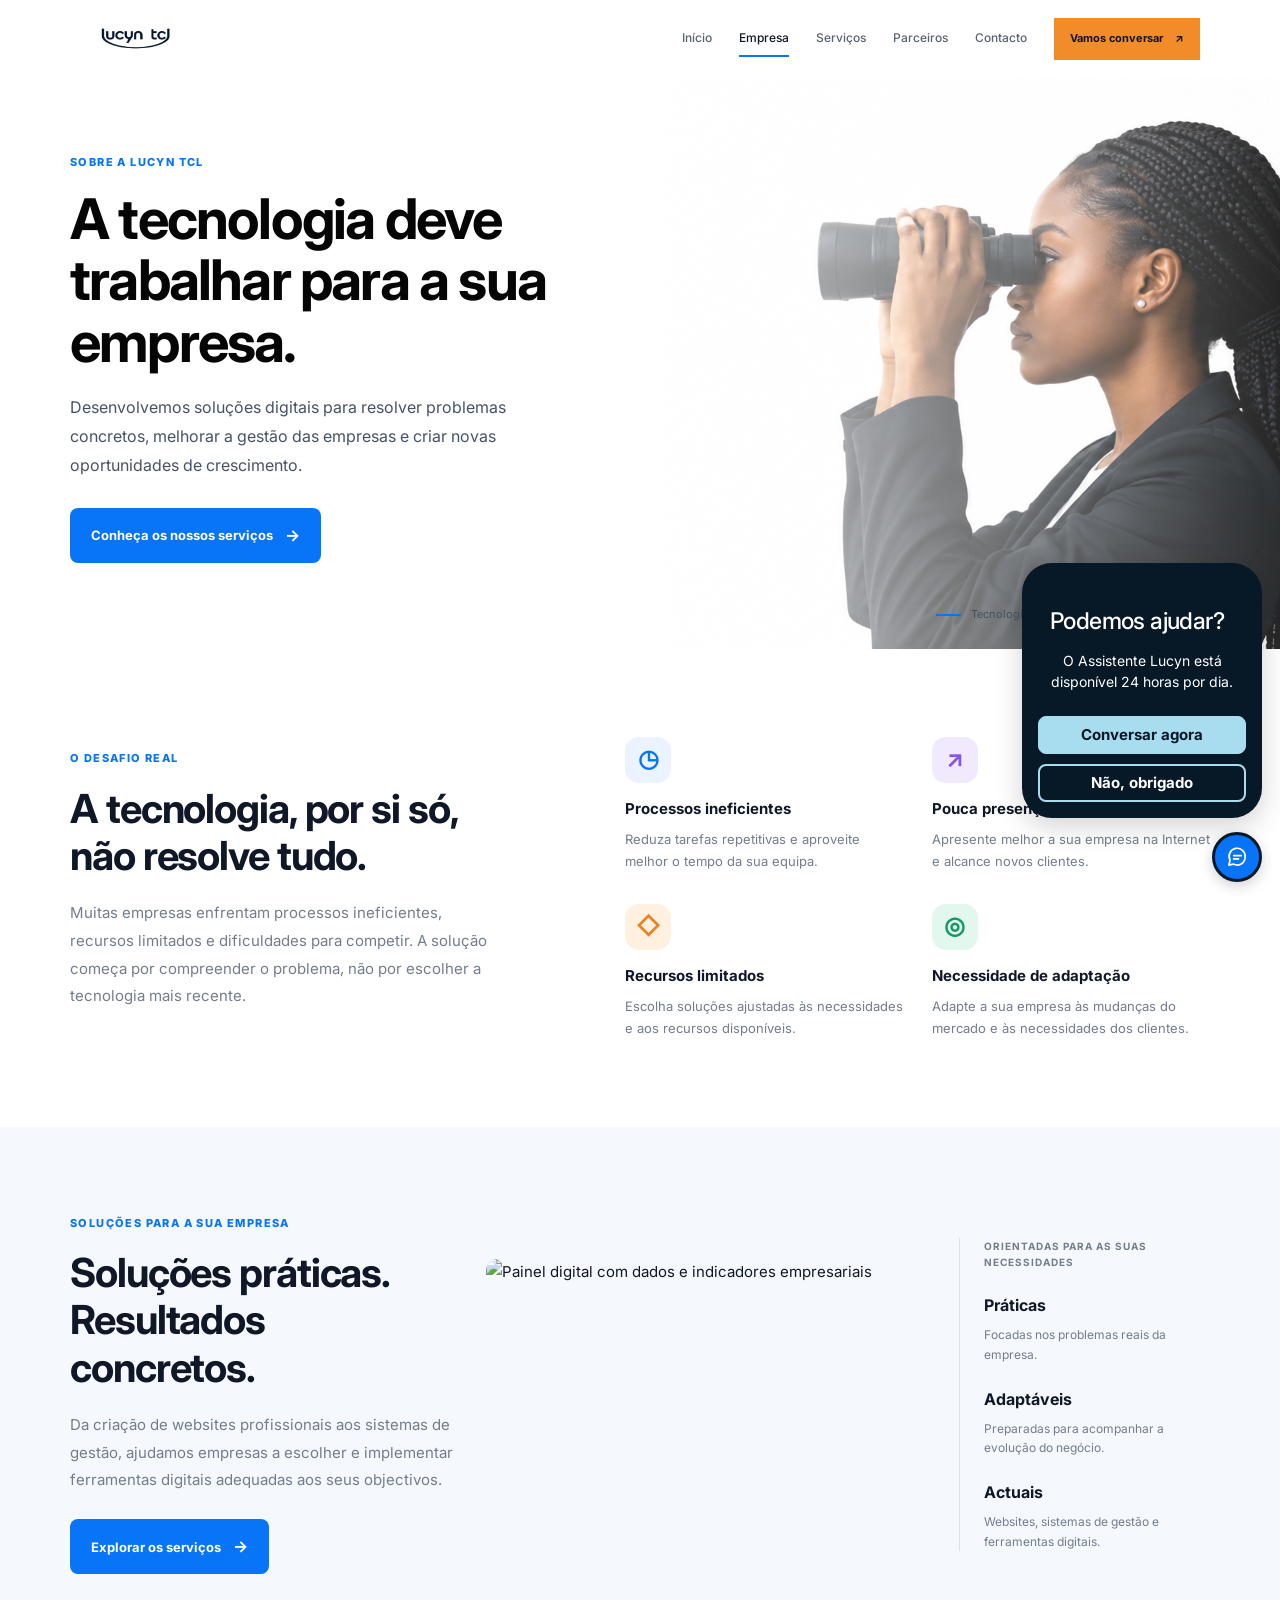
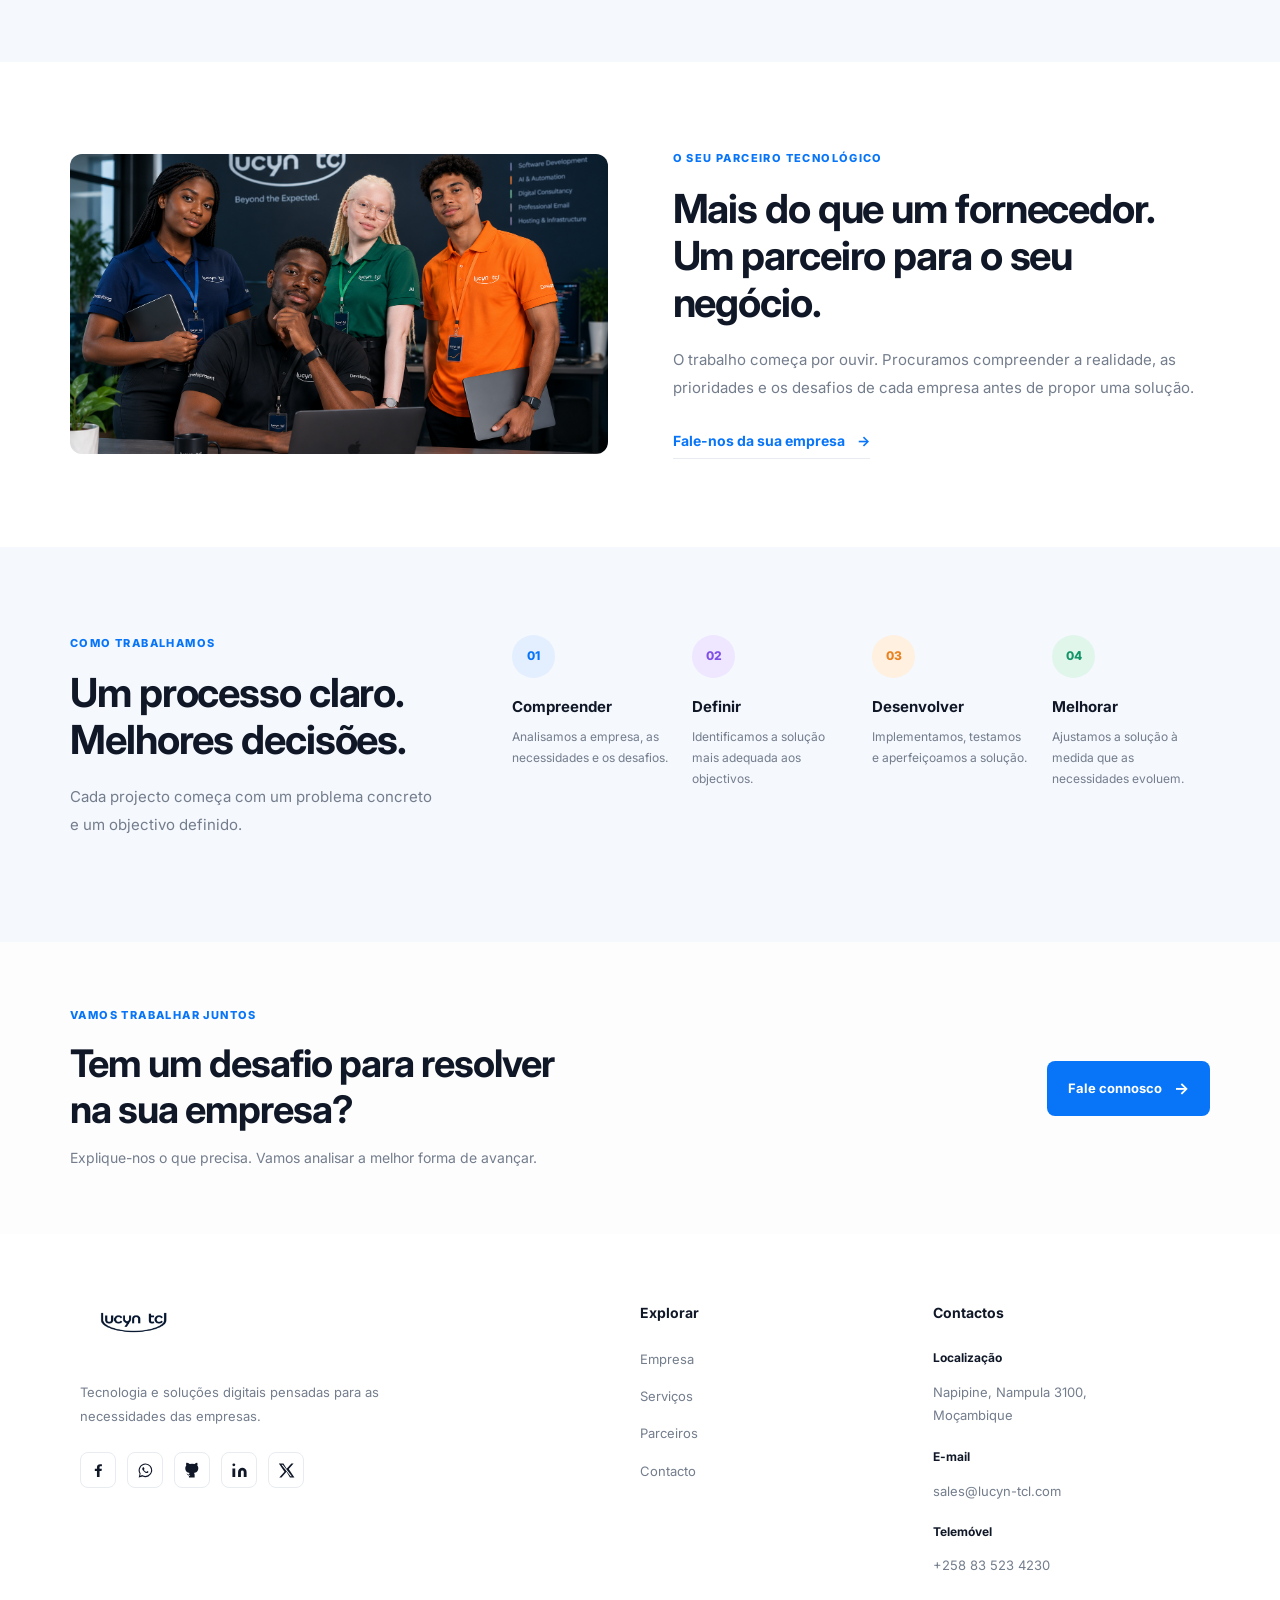
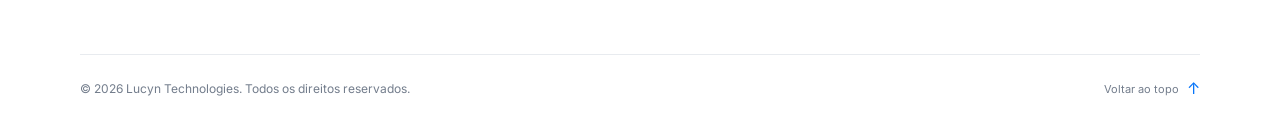
==== commit 8b227eca: "Actualizacao de SEO e google adsence" ====
--- a/about.html
+++ b/about.html
@@ -1,254 +1,303 @@
 <!DOCTYPE html>
-<html lang="en">
+<html lang="pt-MZ">
 
 <head>
+    <!-- Google tag (gtag.js) -->
+    <script async src="https://www.googletagmanager.com/gtag/js?id=G-Y4KGJCHJLN"></script>
+    <script>
+        window.dataLayer = window.dataLayer || [];
+        function gtag() { dataLayer.push(arguments); }
+        gtag('js', new Date());
+
+        gtag('config', 'G-Y4KGJCHJLN');
+    </script>
+
+    <!--Google Adsence-->
+    <script async src="https://pagead2.googlesyndication.com/pagead/js/adsbygoogle.js?client=ca-pub-9162851282277048"
+        crossorigin="anonymous"></script>
     <meta charset="UTF-8">
     <meta name="viewport" content="width=device-width, initial-scale=1.0">
     <meta name="theme-color" content="#ffffff">
+
+
+
+    <!-- SEO principal -->
+    <title>Sobre a Lucyn TCL | Soluções Digitais em Moçambique</title>
+
     <meta name="description"
-        content="Lucyn TCL desenvolve websites, software, aplicações e experiências digitais para empresas que querem crescer.">
-
-    <title>Lucyn TCL — Technology. Built for Business.</title>
-
-    <!-- Ativa o sistema reveal ANTES do CSS -->
-    <script>document.documentElement.classList.add("js");</script>
-
+        content="Conheça a Lucyn TCL: soluções digitais, criação de websites, sistemas de gestão e consultoria tecnológica para empresas em Nampula e Moçambique.">
+
+    <meta name="robots" content="index, follow, max-image-preview:large">
+    <meta name="author" content="Lucyn TCL">
+
+    <!-- URL canónico: confirmar o domínio antes de publicar -->
+    <link rel="canonical" href="https://lucyn-tcl.com/about.html">
+
+    <!-- Open Graph: partilha em redes sociais -->
+    <meta property="og:type" content="website">
+    <meta property="og:site_name" content="Lucyn TCL">
+    <meta property="og:locale" content="pt_MZ">
+    <meta property="og:title" content="Sobre a Lucyn TCL | Soluções Digitais">
+    <meta property="og:description"
+        content="Conheça a nossa abordagem à tecnologia e às soluções digitais para empresas em Moçambique.">
+    <meta property="og:url" content="https://lucyn-tcl.com/about.html">
+    <meta property="og:image" content="https://lucyn-tcl.com/assets/lucyn-r.png">
+    <meta property="og:image:alt" content="Logótipo da Lucyn TCL">
+
+    <!-- Twitter / X -->
+    <meta name="twitter:card" content="summary_large_image">
+    <meta name="twitter:title" content="Sobre a Lucyn TCL | Soluções Digitais">
+    <meta name="twitter:description"
+        content="Tecnologia prática para ajudar empresas a resolver desafios e melhorar a sua operação.">
+    <meta name="twitter:image" content="https://lucyn-tcl.com/assets/lucyn-r.png">
+
+    <!-- Desempenho: fontes -->
     <link rel="preconnect" href="https://fonts.googleapis.com">
     <link rel="preconnect" href="https://fonts.gstatic.com" crossorigin>
     <link href="https://fonts.googleapis.com/css2?family=Inter:wght@400;500;600;650;700;800&display=swap"
         rel="stylesheet">
 
+    <!-- Estilos da página -->
     <link rel="stylesheet" href="css/style.css">
     <link rel="stylesheet" href="css/lucyn.css">
     <link rel="stylesheet" href="css/about.css">
 
+    <!-- Activar efeitos dependentes de JavaScript antes do CSS -->
+    <script>
+        document.documentElement.classList.add("js");
+    </script>
+
+    <!-- JavaScript -->
     <script src="js/scripts.js" defer></script>
     <script src="js/lucyn.js" defer></script>
 </head>
 
+
+
 <body>
-    <a class="skip-link" href="#main">Skip to content</a>
-
-    <!-- HEADER -->
+    <a class="skip-link" href="#main">Saltar para o conteúdo</a>
+
+    <!-- CABEÇALHO -->
     <header class="site-header" id="site-header">
         <div class="header-inner container">
 
-            <a class="brand" href="index.html" aria-label="Lucyn TCL homepage">
+            <a class="brand" href="index.html" aria-label="Página inicial da Lucyn TCL">
                 <img src="assets/lucyn-r.png" alt="Lucyn TCL">
             </a>
 
-            <button class="menu-toggle" type="button" aria-label="Open menu" aria-controls="primary-navigation"
+            <button class="menu-toggle" type="button" aria-label="Abrir menu" aria-controls="primary-navigation"
                 aria-expanded="false">
                 <span></span>
                 <span></span>
                 <span></span>
             </button>
 
-            <nav class="primary-navigation" id="primary-navigation" aria-label="Main navigation">
-                <a class="nav-link" href="index.html">Home</a>
-                <a class="nav-link" href="about.html" aria-current="page">Company</a>
-                <a class="nav-link" href="services.html">Services</a>
-                <a class="nav-link" href="partners.html">Partners</a>
-                <a class="nav-link" href="contact.html">contact</a>
+            <nav class="primary-navigation" id="primary-navigation" aria-label="Navegação principal">
+                <a class="nav-link" href="index.html">Início</a>
+                <a class="nav-link" href="about.html" aria-current="page">Empresa</a>
+                <a class="nav-link" href="services.html">Serviços</a>
+                <a class="nav-link" href="partners.html">Parceiros</a>
+                <a class="nav-link" href="contact.html">Contacto</a>
                 <a class="nav-contact" href="https://wa.me/258835234230">
-                    Let's talk <span>↗</span>
+                    Vamos conversar <span>↗</span>
                 </a>
             </nav>
 
         </div>
     </header>
 
-    <main>
-
-        <!-- HERO WITH IMAGE BANNER -->
+    <main id="main">
+
+        <!-- DESTAQUE PRINCIPAL -->
         <section class="about-hero">
             <div class="about-hero-image" aria-hidden="true"></div>
             <div class="about-hero-overlay"></div>
 
             <div class="about-hero-content">
-                <span class="eyebrow light-eyebrow">ABOUT LUCYN TCL</span>
-                <h1>Technology should<br>work for your business.</h1>
+                <span class="eyebrow light-eyebrow">SOBRE A LUCYN TCL</span>
+                <h1>A tecnologia deve<br>trabalhar para a sua empresa.</h1>
                 <p>
-                    We build digital solutions that solve real problems,
-                    helping businesses grow, operate smarter and reach
-                    new opportunities.
+                    Desenvolvemos soluções digitais para resolver problemas
+                    concretos, melhorar a gestão das empresas e criar novas
+                    oportunidades de crescimento.
                 </p>
                 <a href="services.html" class="button-primary">
-                    Discover what we do <span>→</span>
+                    Conheça os nossos serviços <span>→</span>
                 </a>
             </div>
 
             <div class="hero-caption">
                 <span class="caption-line"></span>
-                Technology built around your goals
-            </div>
-        </section>
-
-        <!-- THE PROBLEM -->
+                Tecnologia orientada para os seus objectivos
+            </div>
+        </section>
+
+        <!-- OS DESAFIOS -->
         <section class="challenge-section section-pad">
             <div class="section-intro">
-                <span class="eyebrow">THE REAL CHALLENGE</span>
-                <h2>Technology alone<br>is not the answer.</h2>
+                <span class="eyebrow">O DESAFIO REAL</span>
+                <h2>A tecnologia, por si só,<br>não resolve tudo.</h2>
                 <p>
-                    Businesses face limited resources, inefficient processes
-                    and growing pressure to compete. The right solution begins
-                    by understanding the actual problem — not simply choosing
-                    the latest technology.
+                    Muitas empresas enfrentam processos ineficientes,
+                    recursos limitados e dificuldades para competir.
+                    A solução começa por compreender o problema, não
+                    por escolher a tecnologia mais recente.
                 </p>
             </div>
 
             <div class="challenge-grid">
                 <article class="challenge-card">
                     <span class="feature-icon blue-icon">◷</span>
-                    <h3>Inefficient processes</h3>
-                    <p>Reduce repetitive work and make better use of your time.</p>
+                    <h3>Processos ineficientes</h3>
+                    <p>Reduza tarefas repetitivas e aproveite melhor o tempo da sua equipa.</p>
                 </article>
 
                 <article class="challenge-card">
                     <span class="feature-icon purple-icon">↗</span>
-                    <h3>Limited digital presence</h3>
-                    <p>Build a stronger online presence and reach more customers.</p>
+                    <h3>Pouca presença digital</h3>
+                    <p>Apresente melhor a sua empresa na Internet e alcance novos clientes.</p>
                 </article>
 
                 <article class="challenge-card">
                     <span class="feature-icon orange-icon">◇</span>
-                    <h3>Resource constraints</h3>
-                    <p>Choose practical solutions that fit your needs and resources.</p>
+                    <h3>Recursos limitados</h3>
+                    <p>Escolha soluções ajustadas às necessidades e aos recursos disponíveis.</p>
                 </article>
 
                 <article class="challenge-card">
                     <span class="feature-icon green-icon">◎</span>
-                    <h3>Need for agility</h3>
-                    <p>Adapt your business as customer needs and markets change.</p>
-                </article>
-            </div>
-        </section>
-
-        <!-- OUR SOLUTIONS -->
+                    <h3>Necessidade de adaptação</h3>
+                    <p>Adapte a sua empresa às mudanças do mercado e às necessidades dos clientes.</p>
+                </article>
+            </div>
+        </section>
+
+        <!-- AS NOSSAS SOLUÇÕES -->
         <section class="solutions-section section-pad">
             <div class="solutions-copy">
-                <span class="eyebrow">SOLUTIONS FOR YOUR BUSINESS</span>
-                <h2>Smart solutions.<br>Real impact.</h2>
+                <span class="eyebrow">SOLUÇÕES PARA A SUA EMPRESA</span>
+                <h2>Soluções práticas.<br>Resultados concretos.</h2>
                 <p>
-                    From professional websites to custom software and
-                    AI-powered tools, we develop digital solutions designed
-                    around your business objectives.
+                    Da criação de websites profissionais aos sistemas de gestão,
+                    ajudamos empresas a escolher e implementar ferramentas
+                    digitais adequadas aos seus objectivos.
                 </p>
                 <a href="services.html" class="button-primary">
-                    Explore our services <span>→</span>
+                    Explorar os serviços <span>→</span>
                 </a>
             </div>
 
             <div class="solutions-visual">
                 <img src="https://images.unsplash.com/photo-1460925895917-afdab827c52f?auto=format&fit=crop&w=1200&q=85"
-                    alt="Business analytics displayed on a digital dashboard" loading="lazy">
+                    alt="Painel digital com dados e indicadores empresariais" loading="lazy">
             </div>
 
             <div class="solutions-facts">
-                <span>BUILT AROUND YOUR NEEDS</span>
+                <span>ORIENTADAS PARA AS SUAS NECESSIDADES</span>
                 <div>
-                    <strong>Practical</strong>
-                    <p>Focused on real business problems.</p>
+                    <strong>Práticas</strong>
+                    <p>Focadas nos problemas reais da empresa.</p>
                 </div>
                 <div>
-                    <strong>Scalable</strong>
-                    <p>Designed to grow with your business.</p>
+                    <strong>Adaptáveis</strong>
+                    <p>Preparadas para acompanhar a evolução do negócio.</p>
                 </div>
                 <div>
-                    <strong>Modern</strong>
-                    <p>Web, software and AI solutions.</p>
-                </div>
-            </div>
-        </section>
-
-        <!-- OUR PARTNERSHIP -->
+                    <strong>Actuais</strong>
+                    <p>Websites, sistemas de gestão e ferramentas digitais.</p>
+                </div>
+            </div>
+        </section>
+
+        <!-- A NOSSA RELAÇÃO COM OS CLIENTES -->
         <section class="partnership-section section-pad">
             <div class="partnership-image">
-                <img src="assets/capa.png" alt="A team collaborating on a project" loading="lazy">
+                <img src="assets/capa.png" alt="Equipa a colaborar no desenvolvimento de um projecto" loading="lazy">
             </div>
 
             <div class="partnership-copy">
-                <span class="eyebrow">YOUR TECHNOLOGY PARTNER</span>
-                <h2>More than a provider.<br>A partner in your growth.</h2>
+                <span class="eyebrow">O SEU PARCEIRO TECNOLÓGICO</span>
+                <h2>Mais do que um fornecedor.<br>Um parceiro para o seu negócio.</h2>
                 <p>
-                    We believe effective technology starts with listening.
-                    By understanding your business, priorities and challenges,
-                    we can build solutions with a clear purpose and lasting value.
+                    O trabalho começa por ouvir. Procuramos compreender
+                    a realidade, as prioridades e os desafios de cada empresa
+                    antes de propor uma solução.
                 </p>
                 <a href="contact.html" class="text-link">
-                    Let's discuss your business <span>→</span>
-                </a>
-            </div>
-        </section>
-
-        <!-- OUR APPROACH -->
+                    Fale-nos da sua empresa <span>→</span>
+                </a>
+            </div>
+        </section>
+
+        <!-- MÉTODO DE TRABALHO -->
         <section class="approach-section section-pad">
             <div class="approach-heading">
-                <span class="eyebrow">OUR APPROACH</span>
-                <h2>A clear process.<br>Better decisions.</h2>
+                <span class="eyebrow">COMO TRABALHAMOS</span>
+                <h2>Um processo claro.<br>Melhores decisões.</h2>
                 <p>
-                    Every project starts with a problem to solve and a goal to achieve.
+                    Cada projecto começa com um problema concreto
+                    e um objectivo definido.
                 </p>
             </div>
 
             <div class="approach-steps">
                 <article class="approach-step">
                     <span class="step-number">01</span>
-                    <h3>Understand</h3>
-                    <p>We learn about your business, users and challenges.</p>
+                    <h3>Compreender</h3>
+                    <p>Analisamos a empresa, as necessidades e os desafios.</p>
                 </article>
 
                 <article class="approach-step">
                     <span class="step-number">02</span>
-                    <h3>Define</h3>
-                    <p>We identify the right solution for your objectives.</p>
+                    <h3>Definir</h3>
+                    <p>Identificamos a solução mais adequada aos objectivos.</p>
                 </article>
 
                 <article class="approach-step">
                     <span class="step-number">03</span>
-                    <h3>Develop</h3>
-                    <p>We build, test and refine the solution.</p>
+                    <h3>Desenvolver</h3>
+                    <p>Implementamos, testamos e aperfeiçoamos a solução.</p>
                 </article>
 
                 <article class="approach-step">
                     <span class="step-number">04</span>
-                    <h3>Improve</h3>
-                    <p>We help your solution evolve as your needs change.</p>
-                </article>
-            </div>
-        </section>
-
-        <!-- FINAL CTA -->
+                    <h3>Melhorar</h3>
+                    <p>Ajustamos a solução à medida que as necessidades evoluem.</p>
+                </article>
+            </div>
+        </section>
+
+        <!-- CHAMADA PARA ACÇÃO -->
         <section class="about-cta">
             <div>
-                <span class="eyebrow light-eyebrow">LET'S BUILD TOGETHER</span>
-                <h2>Ready to turn your ideas<br>into real solutions?</h2>
-                <p>Tell us what you want to achieve. Let's explore what's possible.</p>
+                <span class="eyebrow light-eyebrow">VAMOS TRABALHAR JUNTOS</span>
+                <h2>Tem um desafio para resolver<br>na sua empresa?</h2>
+                <p>Explique-nos o que precisa. Vamos analisar a melhor forma de avançar.</p>
             </div>
 
             <a href="contact.html" class="button-primary cta-button">
-                Contact us <span>→</span>
+                Fale connosco <span>→</span>
             </a>
         </section>
 
     </main>
 
-    <!-- FOOTER -->
+    <!-- RODAPÉ -->
     <footer class="site-footer">
 
         <div class="container footer-main">
 
             <div class="footer-brand-column">
-                <a class="footer-brand" href="index.html" aria-label="Lucyn TCL home">
+                <a class="footer-brand" href="index.html" aria-label="Página inicial da Lucyn TCL">
                     <img src="assets/lucyn-r.png" alt="Lucyn TCL">
                 </a>
 
                 <p class="footer-description">
-                    Technology, software and digital experiences designed
-                    around business needs.
-                </p>
-
-                <div class="footer-socials" aria-label="Social media">
+                    Tecnologia e soluções digitais pensadas para as necessidades
+                    das empresas.
+                </p>
+
+                <div class="footer-socials" aria-label="Redes sociais">
 
                     <a href="https://www.facebook.com/profile.php?id=61595147109950" class="footer-social"
                         target="_blank" rel="noopener noreferrer" aria-label="Facebook">
@@ -293,92 +342,95 @@
             </div>
 
             <div class="footer-links-column">
-                <h3>Explore</h3>
-                <nav class="footer-navigation" aria-label="Footer navigation">
-                    <a href="about.html">Company</a>
-                    <a href="services.html">Services</a>
-                    <a href="partners.html">Partners</a>
-                    <a href="contact.html">Contact</a>
+                <h3>Explorar</h3>
+                <nav class="footer-navigation" aria-label="Navegação do rodapé">
+                    <a href="about.html">Empresa</a>
+                    <a href="services.html">Serviços</a>
+                    <a href="partners.html">Parceiros</a>
+                    <a href="contact.html">Contacto</a>
                 </nav>
             </div>
 
             <div class="footer-contact-column">
-                <h3>Get in touch</h3>
+                <h3>Contactos</h3>
 
                 <div class="footer-contact-item">
-                    <span class="footer-contact-label">Location</span>
-                    <p>Mozambique, Nampula 3100, Napipine</p>
-                </div>
+                    <span class="footer-contact-label">Localização</span>
+                    <p>Napipine, Nampula 3100, Moçambique</p>
+                </div>
+
 
                 <div class="footer-contact-item">
-                    <span class="footer-contact-label">Email</span>
+                    <span class="footer-contact-label">E-mail</span>
                     <a href="mailto:sales@lucyn-tcl.com">
                         sales@lucyn-tcl.com
                     </a>
                 </div>
+
+                <div class="footer-contact-item">
+                    <span class="footer-contact-label">Telemóvel</span>
+                    <a href="tel:+258835234230">
+                        +258 83 523 4230
+                    </a>
+                </div>
+
             </div>
 
         </div>
 
         <div class="container footer-bottom">
-            <p>© <span id="current-year"></span> Lucyn Technologies. All rights reserved.</p>
-            <a href="#" class="footer-back-top">Back to top <span>↑</span></a>
+            <p>© <span id="current-year"></span> Lucyn Technologies. Todos os direitos reservados.</p>
+            <a href="#" class="footer-back-top">Voltar ao topo <span>↑</span></a>
         </div>
 
     </footer>
 
-
-
-
-
-
+    <!-- ASSISTENTE LUCYN -->
     <div class="lucyn-assistant" id="lucynAssistant">
 
-        <!-- Convite inicial -->
-        <section class="assistant-greeting" id="assistantGreeting" aria-label="Help invitation">
-            <h2>Can we help you?</h2>
-            <p>Lucyn Assistant is available 24/7.</p>
+        <section class="assistant-greeting" id="assistantGreeting" aria-label="Convite para ajuda">
+            <h2>Podemos ajudar?</h2>
+            <p>O Assistente Lucyn está disponível 24 horas por dia.</p>
 
             <button type="button" id="assistantChatNow">
-                Chat now
+                Conversar agora
             </button>
 
             <button type="button" id="assistantNoThanks">
-                No thanks
+                Não, obrigado
             </button>
         </section>
 
-        <!-- Janela de conversa -->
-        <section class="assistant-popup" id="assistantPopup" aria-hidden="true" aria-label="Help and services">
+        <section class="assistant-popup" id="assistantPopup" aria-hidden="true" aria-label="Ajuda e serviços">
 
             <div class="assistant-header">
-                <span class="assistant-eyebrow">assistent</span>
-                <h2>What brings you here?</h2>
-                <p>Choose how we can help you move forward.</p>
+                <span class="assistant-eyebrow">Assistente</span>
+                <h2>Em que podemos ajudar?</h2>
+                <p>Escolha como podemos ajudar a sua empresa.</p>
             </div>
 
             <div class="assistant-options">
 
                 <a class="assistant-option" href="services.html">
                     <span class="option-copy">
-                        <strong>Explore our services</strong>
-                        <small>Discover what we can do for you.</small>
+                        <strong>Conhecer os serviços</strong>
+                        <small>Veja como podemos ajudar a sua empresa.</small>
                     </span>
                     <span class="option-arrow">↗</span>
                 </a>
 
                 <a class="assistant-option" href="contact.html">
                     <span class="option-copy">
-                        <strong>Start a project</strong>
-                        <small>Let's discuss your next idea.</small>
+                        <strong>Iniciar um projecto</strong>
+                        <small>Vamos conversar sobre a sua ideia.</small>
                     </span>
                     <span class="option-arrow">↗</span>
                 </a>
 
                 <a class="assistant-option" href="https://wa.me/258835234230" target="_blank" rel="noopener noreferrer">
                     <span class="option-copy">
-                        <strong>Contact support</strong>
-                        <small>Talk to our team directly.</small>
+                        <strong>Falar com a equipa</strong>
+                        <small>Entre em contacto directamente pelo WhatsApp.</small>
                     </span>
                     <span class="option-arrow">↗</span>
                 </a>
@@ -386,8 +438,7 @@
             </div>
         </section>
 
-        <!-- Ícone flutuante -->
-        <button type="button" class="assistant-launcher" id="assistantLauncher" aria-label="Open help window"
+        <button type="button" class="assistant-launcher" id="assistantLauncher" aria-label="Abrir janela de ajuda"
             aria-expanded="false" aria-controls="assistantPopup">
 
             <svg class="launcher-message" viewBox="0 0 24 24" aria-hidden="true">
@@ -402,9 +453,6 @@
 
     </div>
 
-
-
-
 </body>
 
 </html>
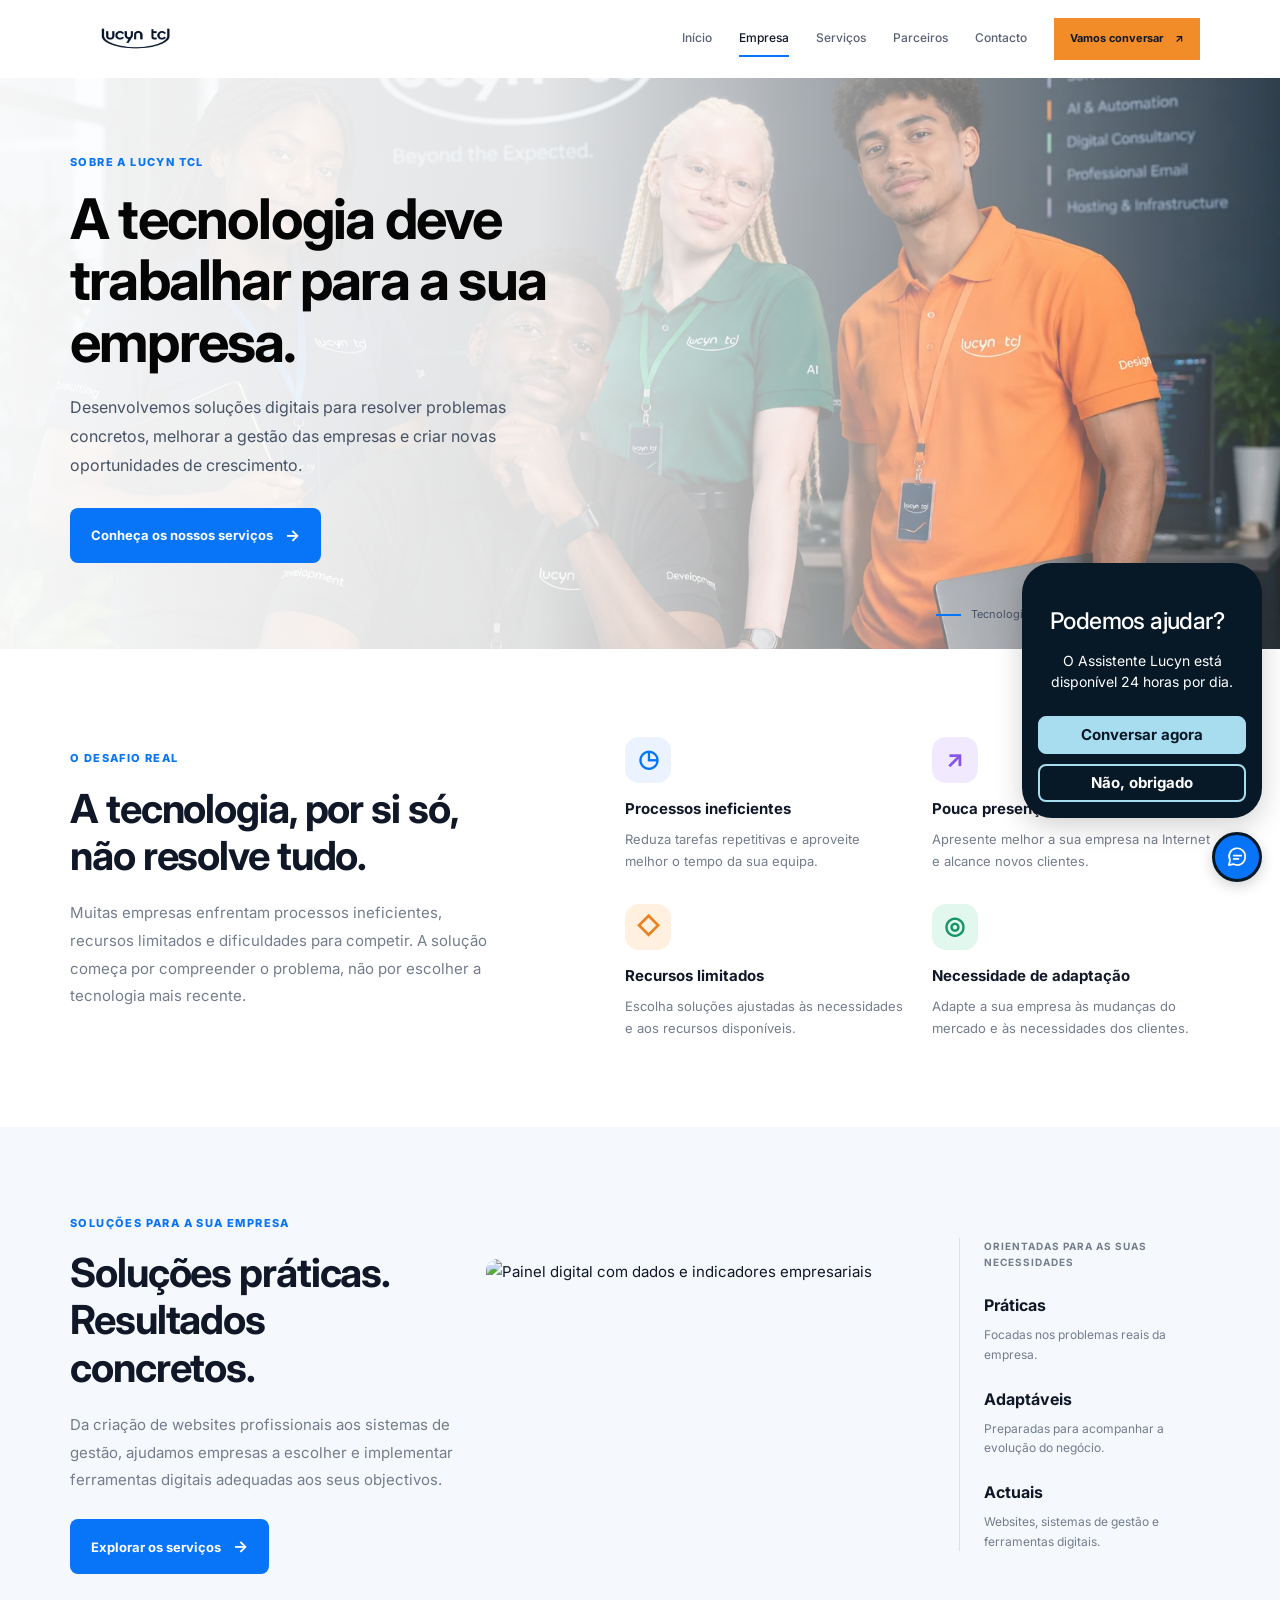
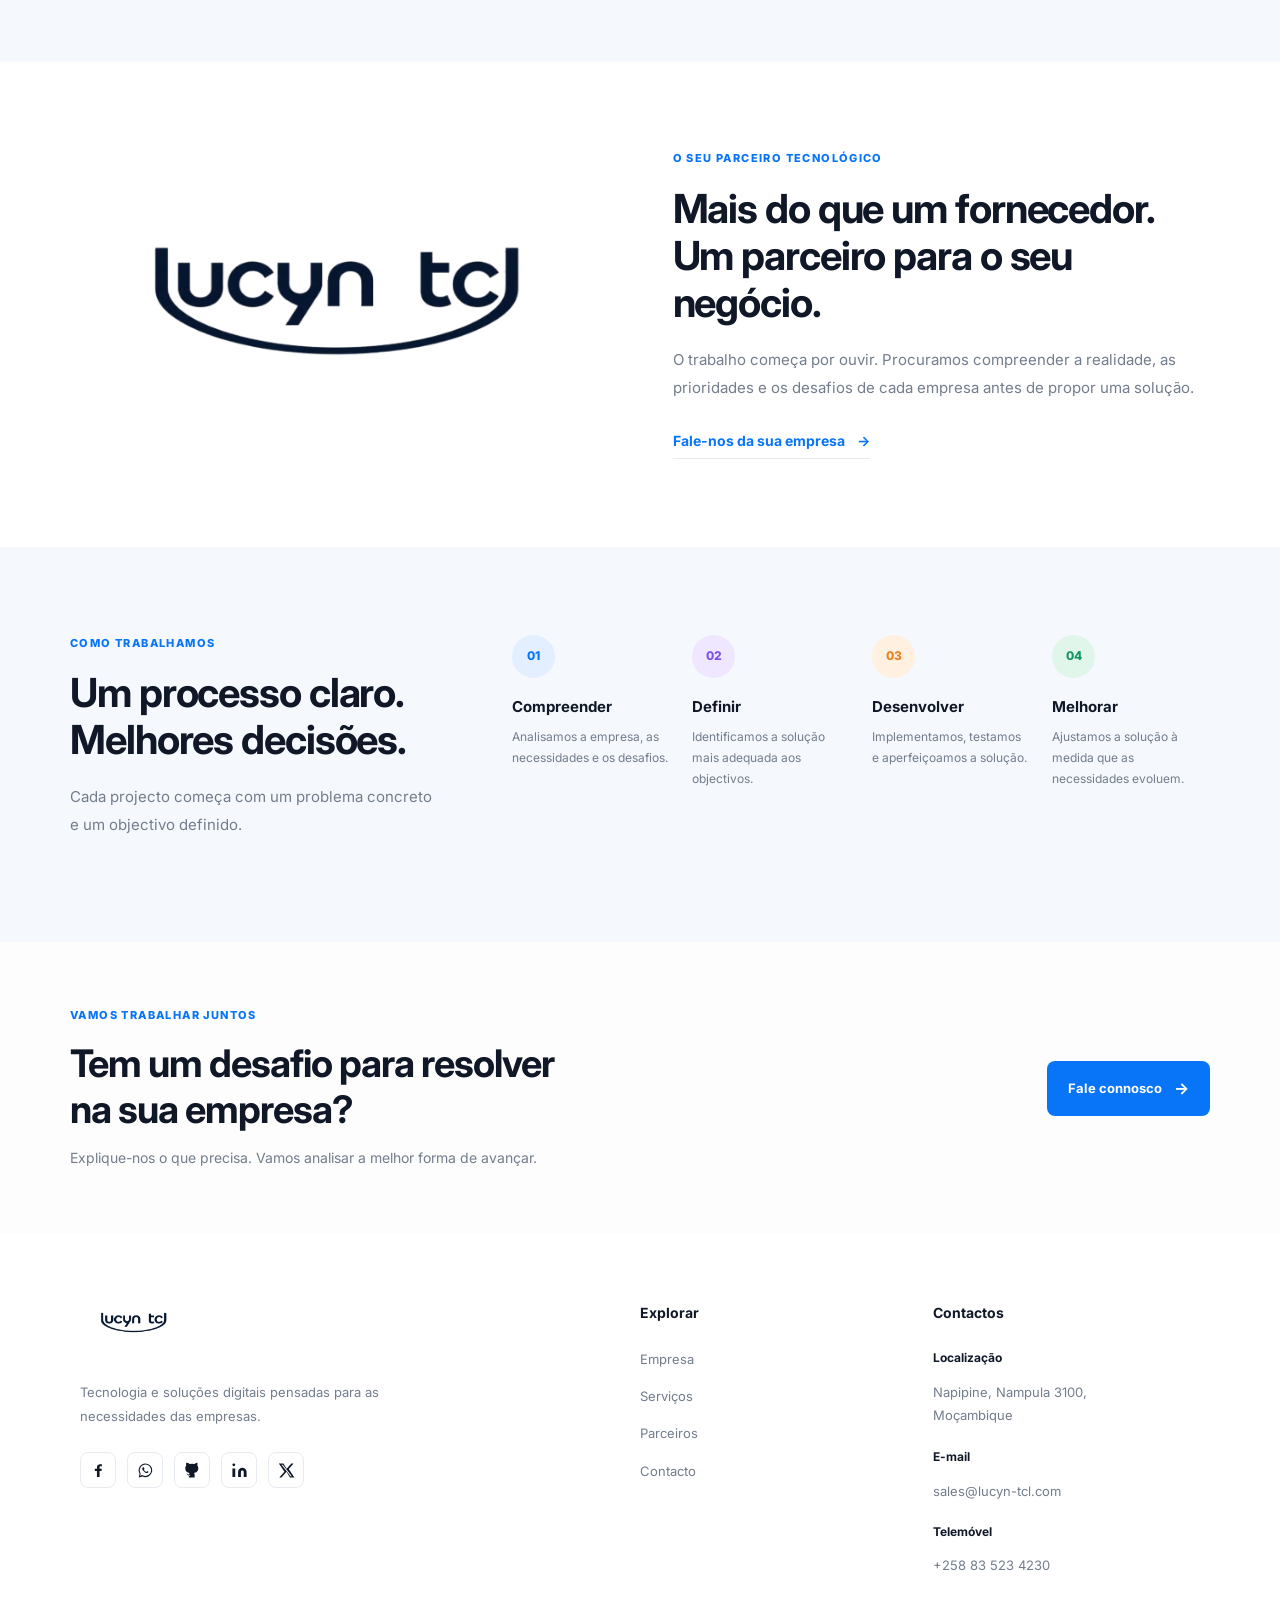
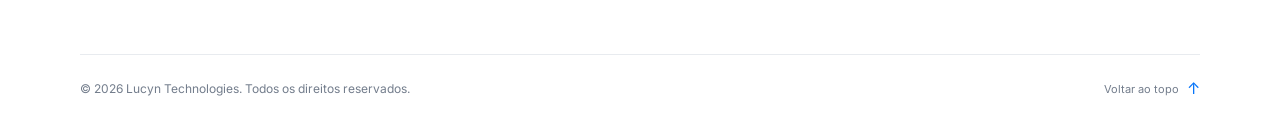
==== commit 5f6cbb43: "Comprensao das imagens e video" ====
--- a/about.html
+++ b/about.html
@@ -31,7 +31,7 @@
     <meta name="author" content="Lucyn TCL">
 
     <!-- URL canónico: confirmar o domínio antes de publicar -->
-    <link rel="canonical" href="https://lucyn-tcl.com/about.html">
+    <link rel="canonical" href="https://lucyn-tcl.com/about">
 
     <!-- Open Graph: partilha em redes sociais -->
     <meta property="og:type" content="website">
@@ -40,8 +40,8 @@
     <meta property="og:title" content="Sobre a Lucyn TCL | Soluções Digitais">
     <meta property="og:description"
         content="Conheça a nossa abordagem à tecnologia e às soluções digitais para empresas em Moçambique.">
-    <meta property="og:url" content="https://lucyn-tcl.com/about.html">
-    <meta property="og:image" content="https://lucyn-tcl.com/assets/lucyn-r.png">
+    <meta property="og:url" content="https://lucyn-tcl.com/about">
+    <meta property="og:image" content="https://lucyn-tcl.com/assets/lucyn-r.webp">
     <meta property="og:image:alt" content="Logótipo da Lucyn TCL">
 
     <!-- Twitter / X -->
@@ -49,7 +49,7 @@
     <meta name="twitter:title" content="Sobre a Lucyn TCL | Soluções Digitais">
     <meta name="twitter:description"
         content="Tecnologia prática para ajudar empresas a resolver desafios e melhorar a sua operação.">
-    <meta name="twitter:image" content="https://lucyn-tcl.com/assets/lucyn-r.png">
+    <meta name="twitter:image" content="https://lucyn-tcl.com/assets/lucyn-r.webp">
 
     <!-- Desempenho: fontes -->
     <link rel="preconnect" href="https://fonts.googleapis.com">
@@ -82,7 +82,7 @@
         <div class="header-inner container">
 
             <a class="brand" href="index.html" aria-label="Página inicial da Lucyn TCL">
-                <img src="assets/lucyn-r.png" alt="Lucyn TCL">
+                <img src="assets/lucyn-r.webp" alt="Lucyn TCL">
             </a>
 
             <button class="menu-toggle" type="button" aria-label="Abrir menu" aria-controls="primary-navigation"
@@ -212,7 +212,8 @@
         <!-- A NOSSA RELAÇÃO COM OS CLIENTES -->
         <section class="partnership-section section-pad">
             <div class="partnership-image">
-                <img src="assets/capa.png" alt="Equipa a colaborar no desenvolvimento de um projecto" loading="lazy">
+                <img src="assets/lucyn-r.webp" alt="Equipa a colaborar no desenvolvimento de um projecto"
+                    loading="lazy">
             </div>
 
             <div class="partnership-copy">
@@ -289,7 +290,7 @@
 
             <div class="footer-brand-column">
                 <a class="footer-brand" href="index.html" aria-label="Página inicial da Lucyn TCL">
-                    <img src="assets/lucyn-r.png" alt="Lucyn TCL">
+                    <img src="assets/lucyn-r.webp" alt="Lucyn TCL">
                 </a>
 
                 <p class="footer-description">
--- a/css/about.css
+++ b/css/about.css
@@ -9,16 +9,16 @@
     align-items: center;
     min-height: 430px;
     overflow: hidden;
-    background: #fff;
+    background: #ffffff48;
     color: #0c1718;
 }
 
 .about-hero-image {
     position: absolute;
     inset: 0;
-    background-image: url("../assets/tec.png");
+    background-image: url("../assets/capa.webp");
     background-size: cover;
-    background-position: center 48%;
+    background-position: center 35%;
 }
 
 .about-hero-overlay {
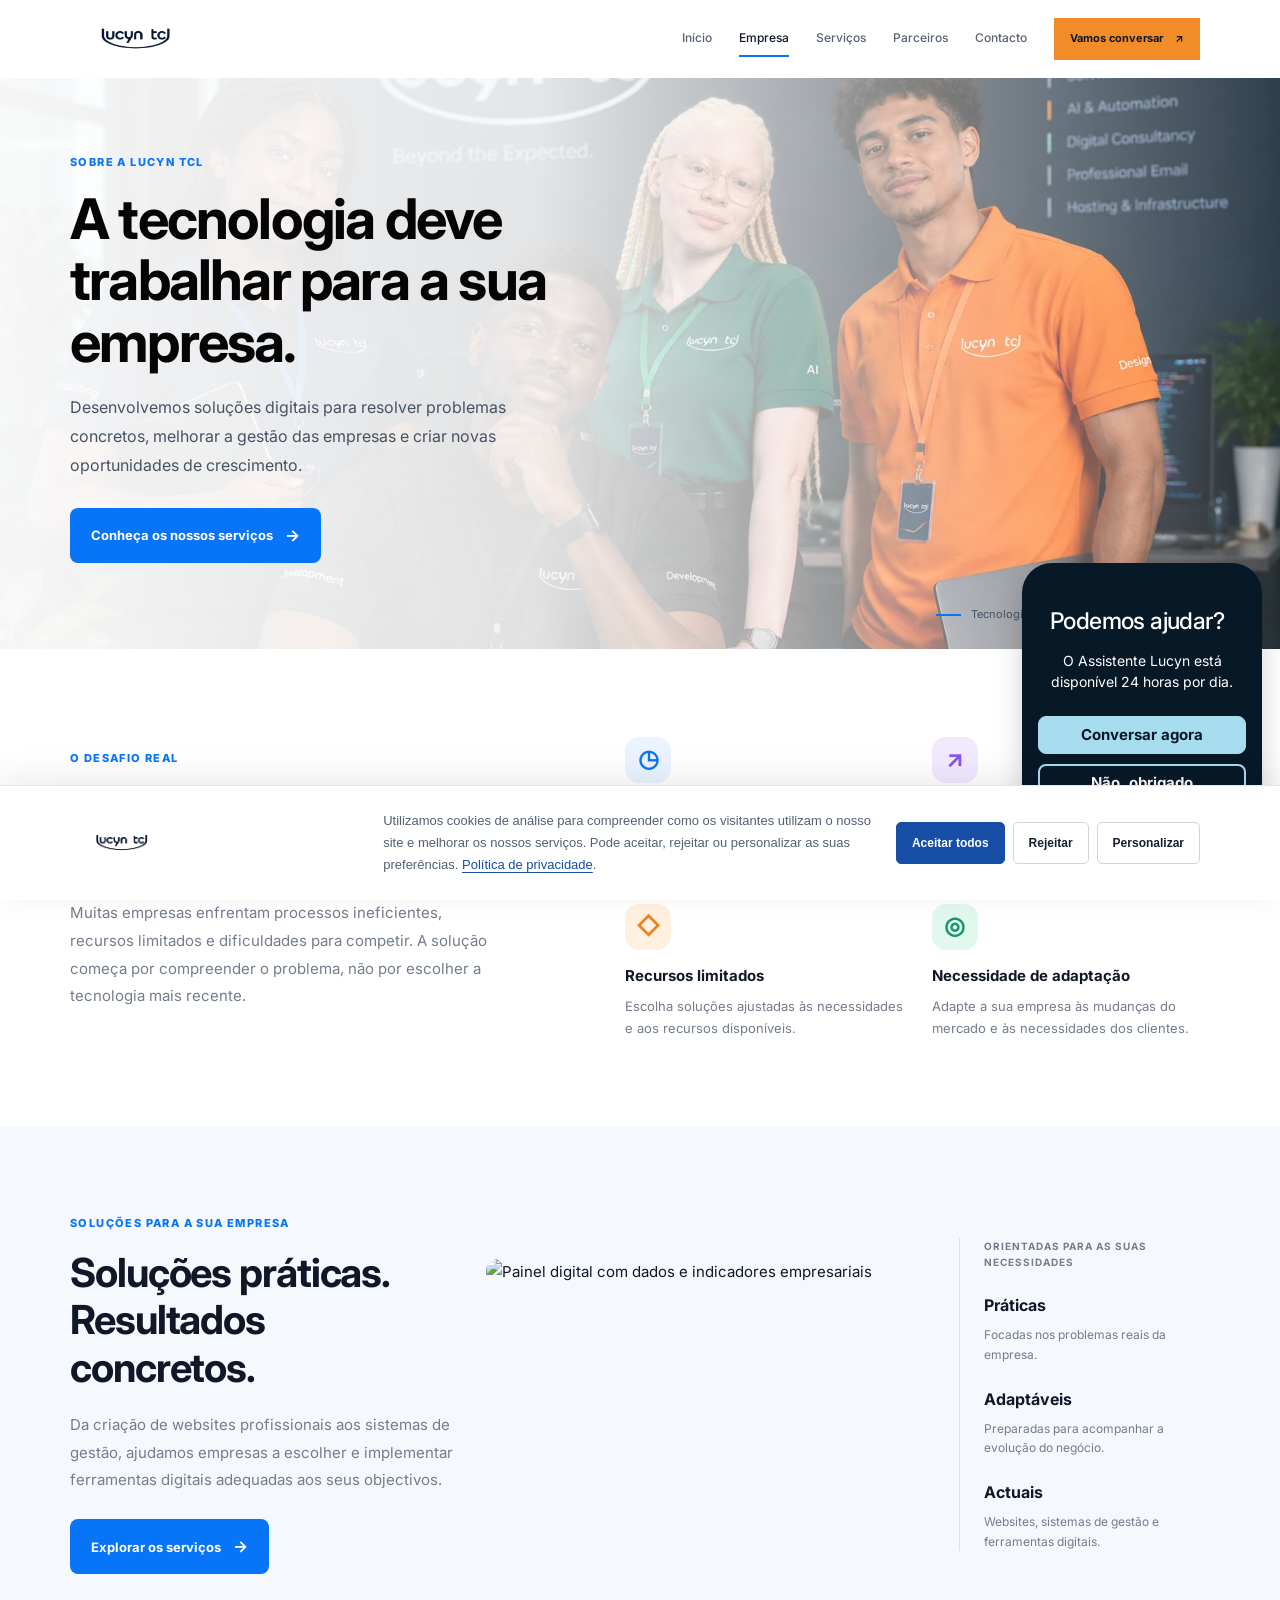
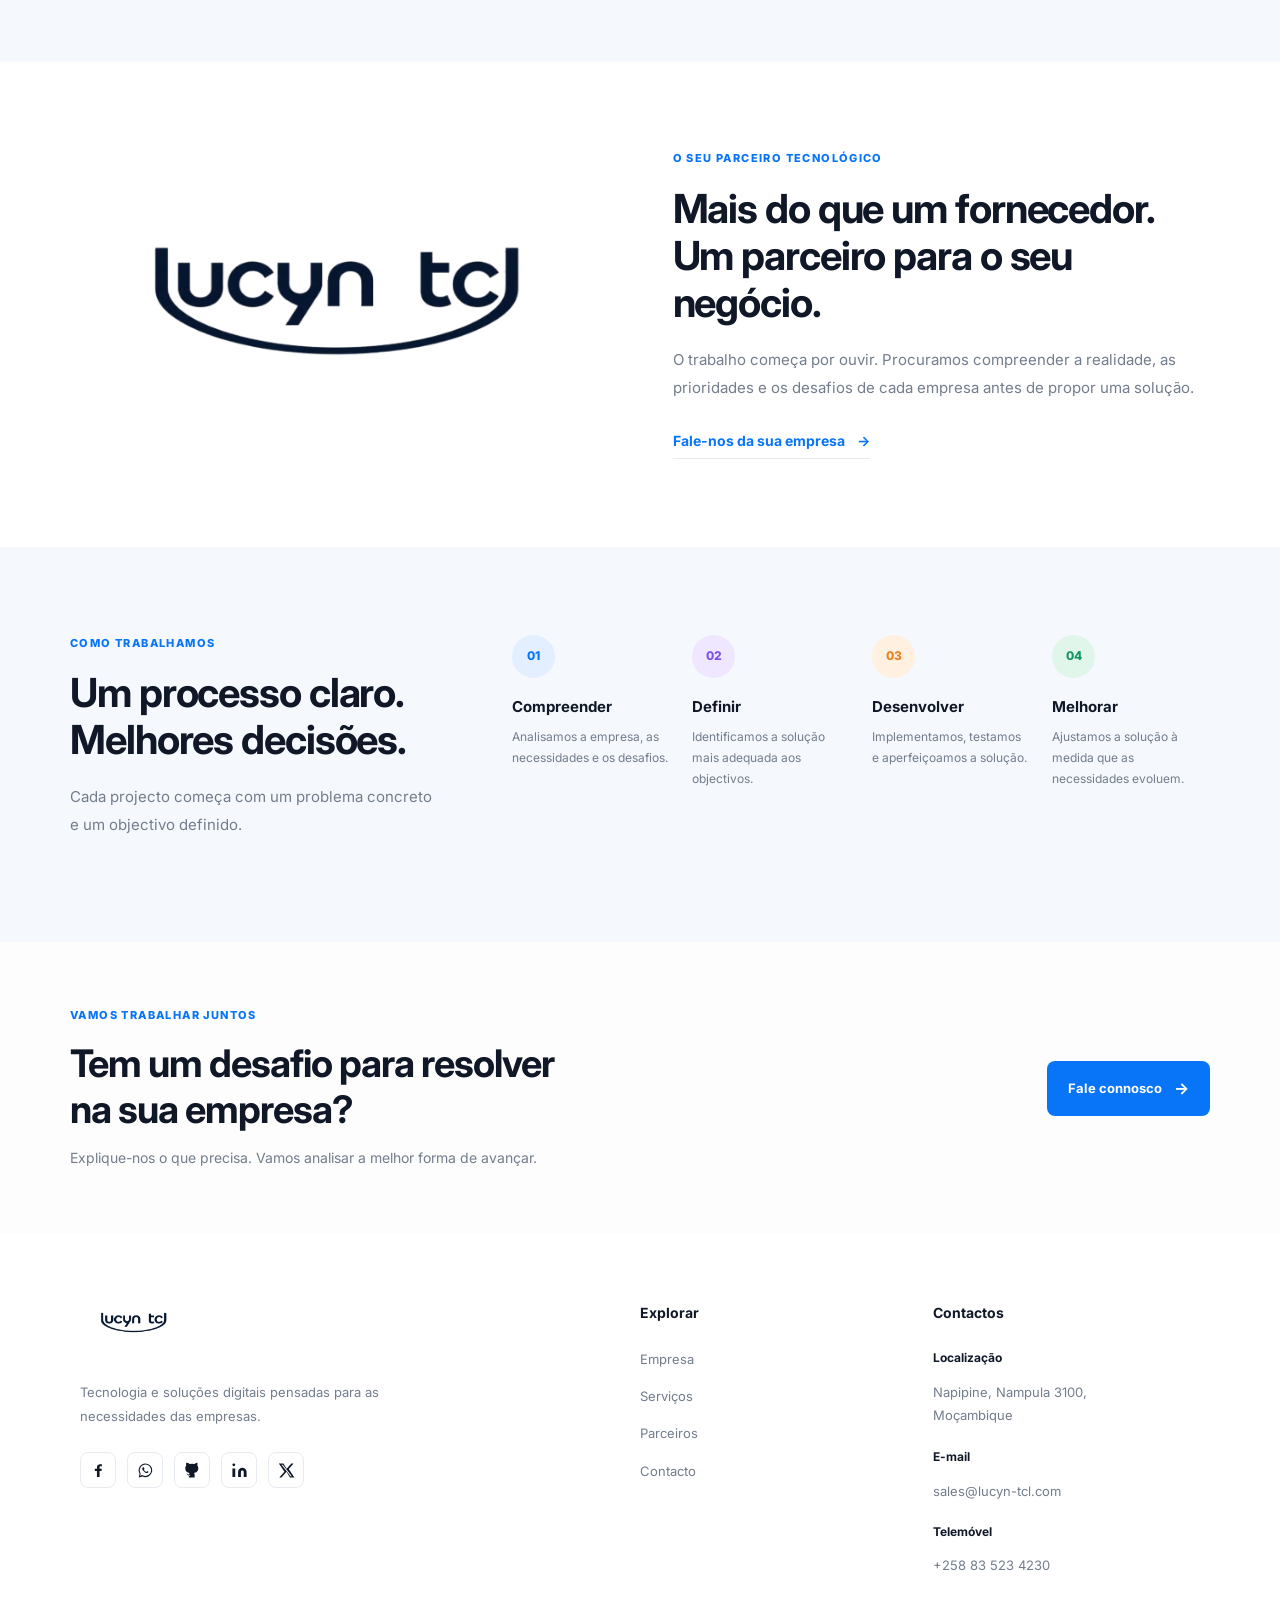
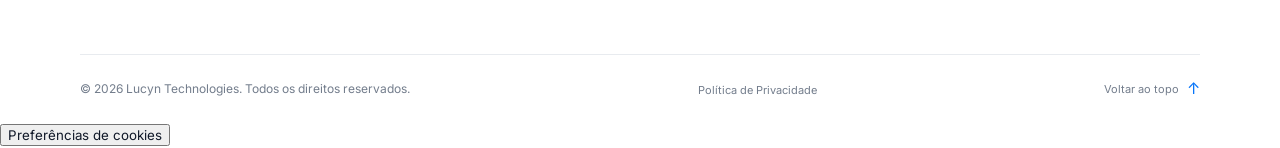
==== commit 83a6ef01: "Actualizacao de etiquetas do google e criacao da pagina policy" ====
--- a/about.html
+++ b/about.html
@@ -2,15 +2,7 @@
 <html lang="pt-MZ">
 
 <head>
-    <!-- Google tag (gtag.js) -->
-    <script async src="https://www.googletagmanager.com/gtag/js?id=G-Y4KGJCHJLN"></script>
-    <script>
-        window.dataLayer = window.dataLayer || [];
-        function gtag() { dataLayer.push(arguments); }
-        gtag('js', new Date());
-
-        gtag('config', 'G-Y4KGJCHJLN');
-    </script>
+
 
     <!--Google Adsence-->
     <script async src="https://pagead2.googlesyndication.com/pagead/js/adsbygoogle.js?client=ca-pub-9162851282277048"
@@ -61,6 +53,7 @@
     <link rel="stylesheet" href="css/style.css">
     <link rel="stylesheet" href="css/lucyn.css">
     <link rel="stylesheet" href="css/about.css">
+    <link rel="stylesheet" href="css/consent.css">
 
     <!-- Activar efeitos dependentes de JavaScript antes do CSS -->
     <script>
@@ -380,8 +373,20 @@
         </div>
 
         <div class="container footer-bottom">
-            <p>© <span id="current-year"></span> Lucyn Technologies. Todos os direitos reservados.</p>
-            <a href="#" class="footer-back-top">Voltar ao topo <span>↑</span></a>
+            <p>
+                © <span id="current-year"></span> Lucyn Technologies.
+                Todos os direitos reservados.
+            </p>
+
+            <nav class="footer-legal" aria-label="Informações legais">
+                <a href="policy.html" footer-legal-link">
+                    Política de Privacidade
+                </a>
+            </nav>
+
+            <a href="#" class="footer-back-top">
+                Voltar ao topo <span>↑</span>
+            </a>
         </div>
 
     </footer>
@@ -453,7 +458,11 @@
         </button>
 
     </div>
-
+    <script src="js/consent.js"></script>
+
+    <button type="button" onclick="window.LucynConsent.reopen()">
+        Preferências de cookies
+    </button>
 </body>
 
 </html>
--- a/css/consent.css
+++ b/css/consent.css
@@ -0,0 +1,189 @@
+
+.lucyn-consent {
+  position: fixed;
+  z-index: 99999;
+  left: 0;
+  right: 0;
+  bottom: 0;
+  background: #fff;
+  color: #172033;
+  border-top: 1px solid #e5e7eb;
+  box-shadow: 0 -8px 32px rgb(15 23 42 / 8%);
+  padding: 24px;
+  font-family: Arial, Helvetica, sans-serif;
+}
+
+.lucyn-consent[hidden] {
+  display: none;
+}
+
+.lucyn-consent__content {
+  width: min(100%, 1120px);
+  margin: 0 auto;
+  display: grid;
+  grid-template-columns: minmax(220px, 0.8fr) minmax(280px, 1.4fr) auto;
+  gap: 24px;
+  align-items: center;
+}
+
+.lucyn-consent__heading {
+  display: flex;
+  align-items: center;
+  gap: 12px;
+}
+
+.lucyn-consent__mark {
+  width: 42px;
+  height: 42px;
+  display: grid;
+  place-items: center;
+  border-radius: 10px;
+  background: #edf4ff;
+  color: #174ea6;
+  font-size: 23px;
+  font-weight: 700;
+}
+
+.lucyn-consent h2 {
+  margin: 0;
+  font-size: 16px;
+  line-height: 1.4;
+  font-weight: 600;
+}
+
+.lucyn-consent__brand {
+  margin: 3px 0 0;
+  color: #64748b;
+  font-size: 11px;
+  letter-spacing: 1.5px;
+}
+
+.lucyn-consent__description {
+  margin: 0;
+  color: #536174;
+  font-size: 13px;
+  line-height: 1.7;
+}
+
+.lucyn-consent a {
+  color: #174ea6;
+  text-decoration: underline;
+  text-underline-offset: 3px;
+}
+
+.lucyn-consent__actions {
+  display: flex;
+  flex-wrap: wrap;
+  align-items: center;
+  gap: 8px;
+}
+
+.lucyn-consent button {
+  min-height: 42px;
+  padding: 10px 15px;
+  border: 1px solid #d1d5db;
+  border-radius: 5px;
+  background: #fff;
+  color: #172033;
+  font: inherit;
+  font-size: 12px;
+  font-weight: 600;
+  cursor: pointer;
+}
+
+.lucyn-consent button[data-consent="accept"],
+#lucyn-save {
+  background: #174ea6;
+  border-color: #174ea6;
+  color: #fff;
+}
+
+.lucyn-consent button:hover,
+.lucyn-consent button:focus-visible {
+  outline: 2px solid #93b4ef;
+  outline-offset: 2px;
+}
+
+.lucyn-consent__dialog {
+  width: min(440px, calc(100% - 32px));
+  border: 1px solid #e5e7eb;
+  border-radius: 12px;
+  padding: 24px;
+  color: #172033;
+  box-shadow: 0 20px 60px rgb(15 23 42 / 20%);
+  font-family: Arial, Helvetica, sans-serif;
+}
+
+.lucyn-consent__dialog::backdrop {
+  background: rgb(15 23 42 / 40%);
+}
+
+.lucyn-consent__settings h2 {
+  margin-top: 0;
+  font-size: 20px;
+}
+
+.lucyn-consent__settings p {
+  color: #536174;
+  font-size: 14px;
+  line-height: 1.6;
+}
+
+.lucyn-consent__settings label {
+  display: flex;
+  gap: 10px;
+  align-items: center;
+  margin: 20px 0;
+  font-size: 14px;
+}
+
+.lucyn-consent__settings input {
+  width: 17px;
+  height: 17px;
+}
+
+.lucyn-consent__settings .lucyn-consent__actions {
+  margin-top: 20px;
+}
+
+@media (max-width: 850px) {
+  .lucyn-consent__content {
+    grid-template-columns: 1fr;
+    gap: 14px;
+  }
+
+  .lucyn-consent {
+    padding: 20px;
+    max-height: 85vh;
+    overflow-y: auto;
+  }
+
+  .lucyn-consent__actions button {
+    flex: 1 1 auto;
+  }
+}
+
+@media (max-width: 420px) {
+  .lucyn-consent {
+    padding: 16px;
+  }
+
+  .lucyn-consent__actions {
+    display: grid;
+    grid-template-columns: 1fr 1fr;
+  }
+
+  .lucyn-consent__actions button:last-child {
+    grid-column: 1 / -1;
+  }
+}
+
+
+
+.lucyn-consent__logo {
+  display: block;
+  width: 110px;
+  height: 42px;
+  object-fit: contain;
+  object-position: left center;
+}
